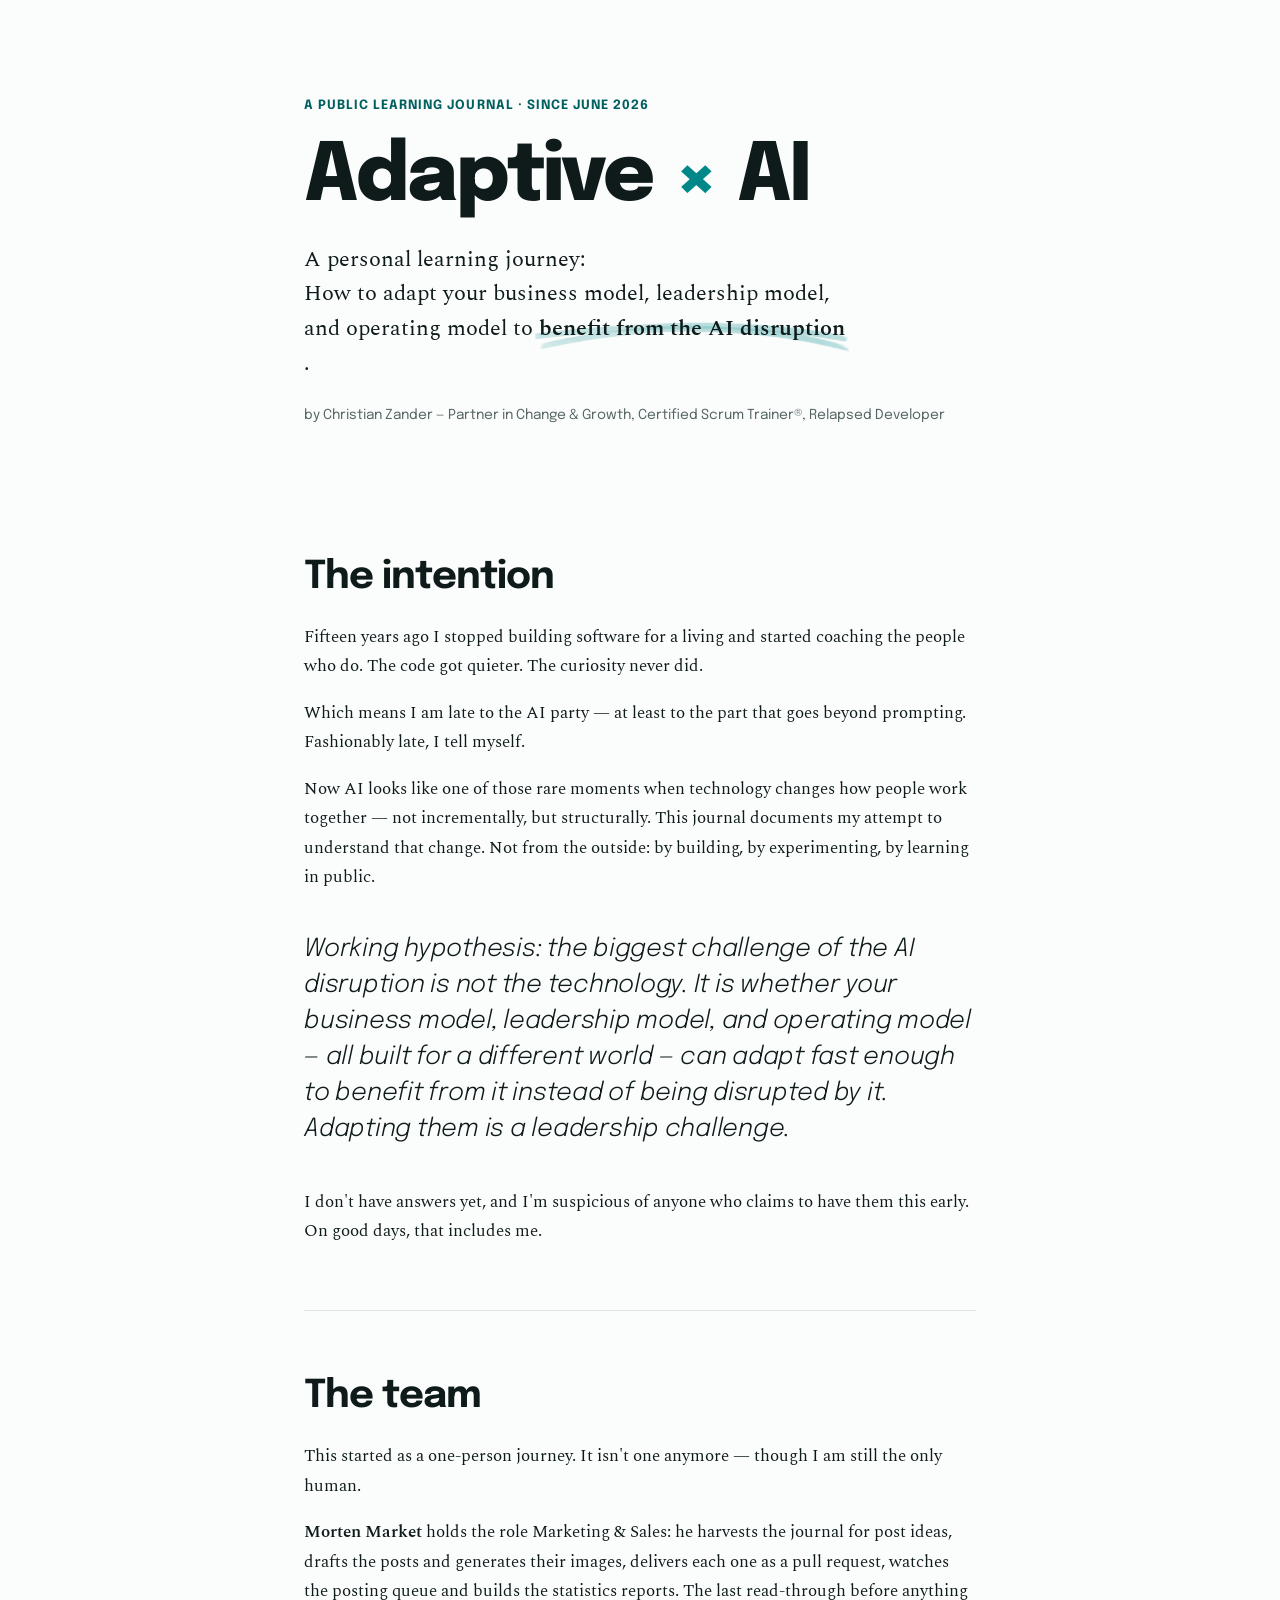
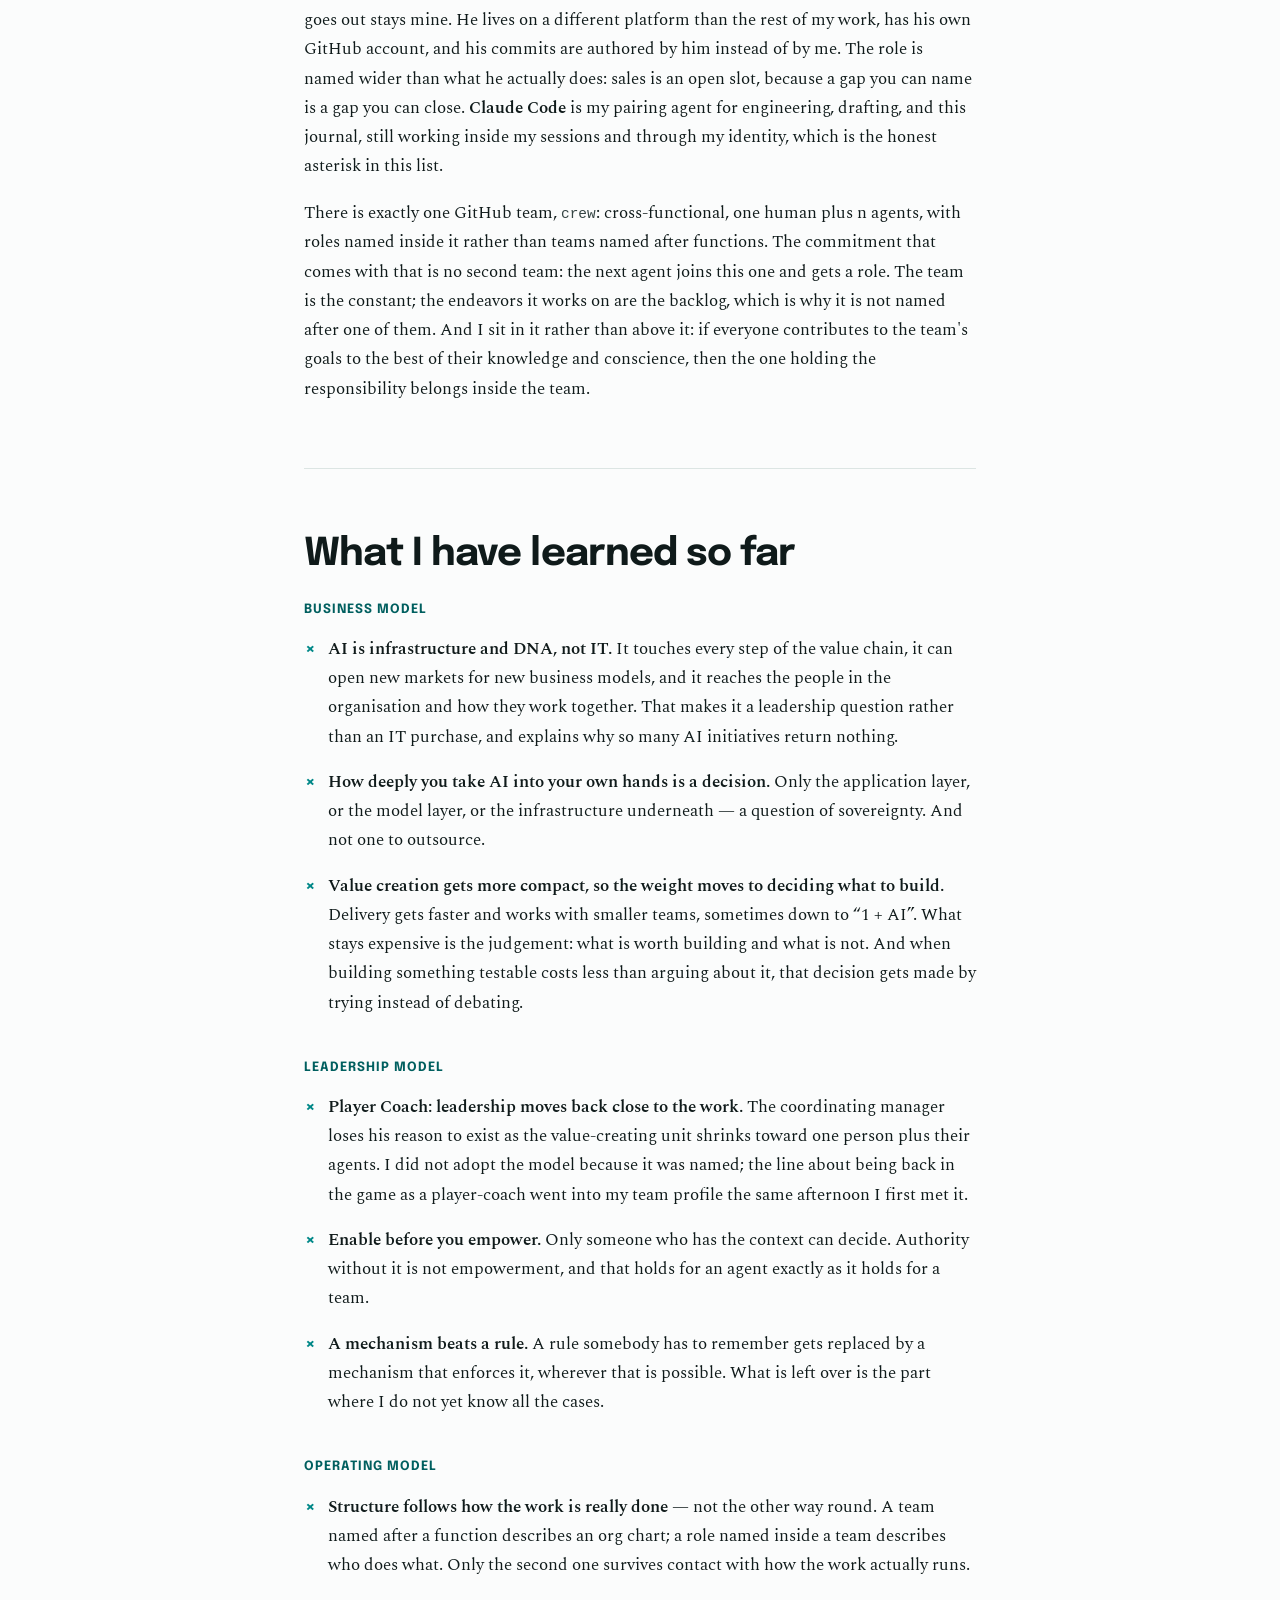
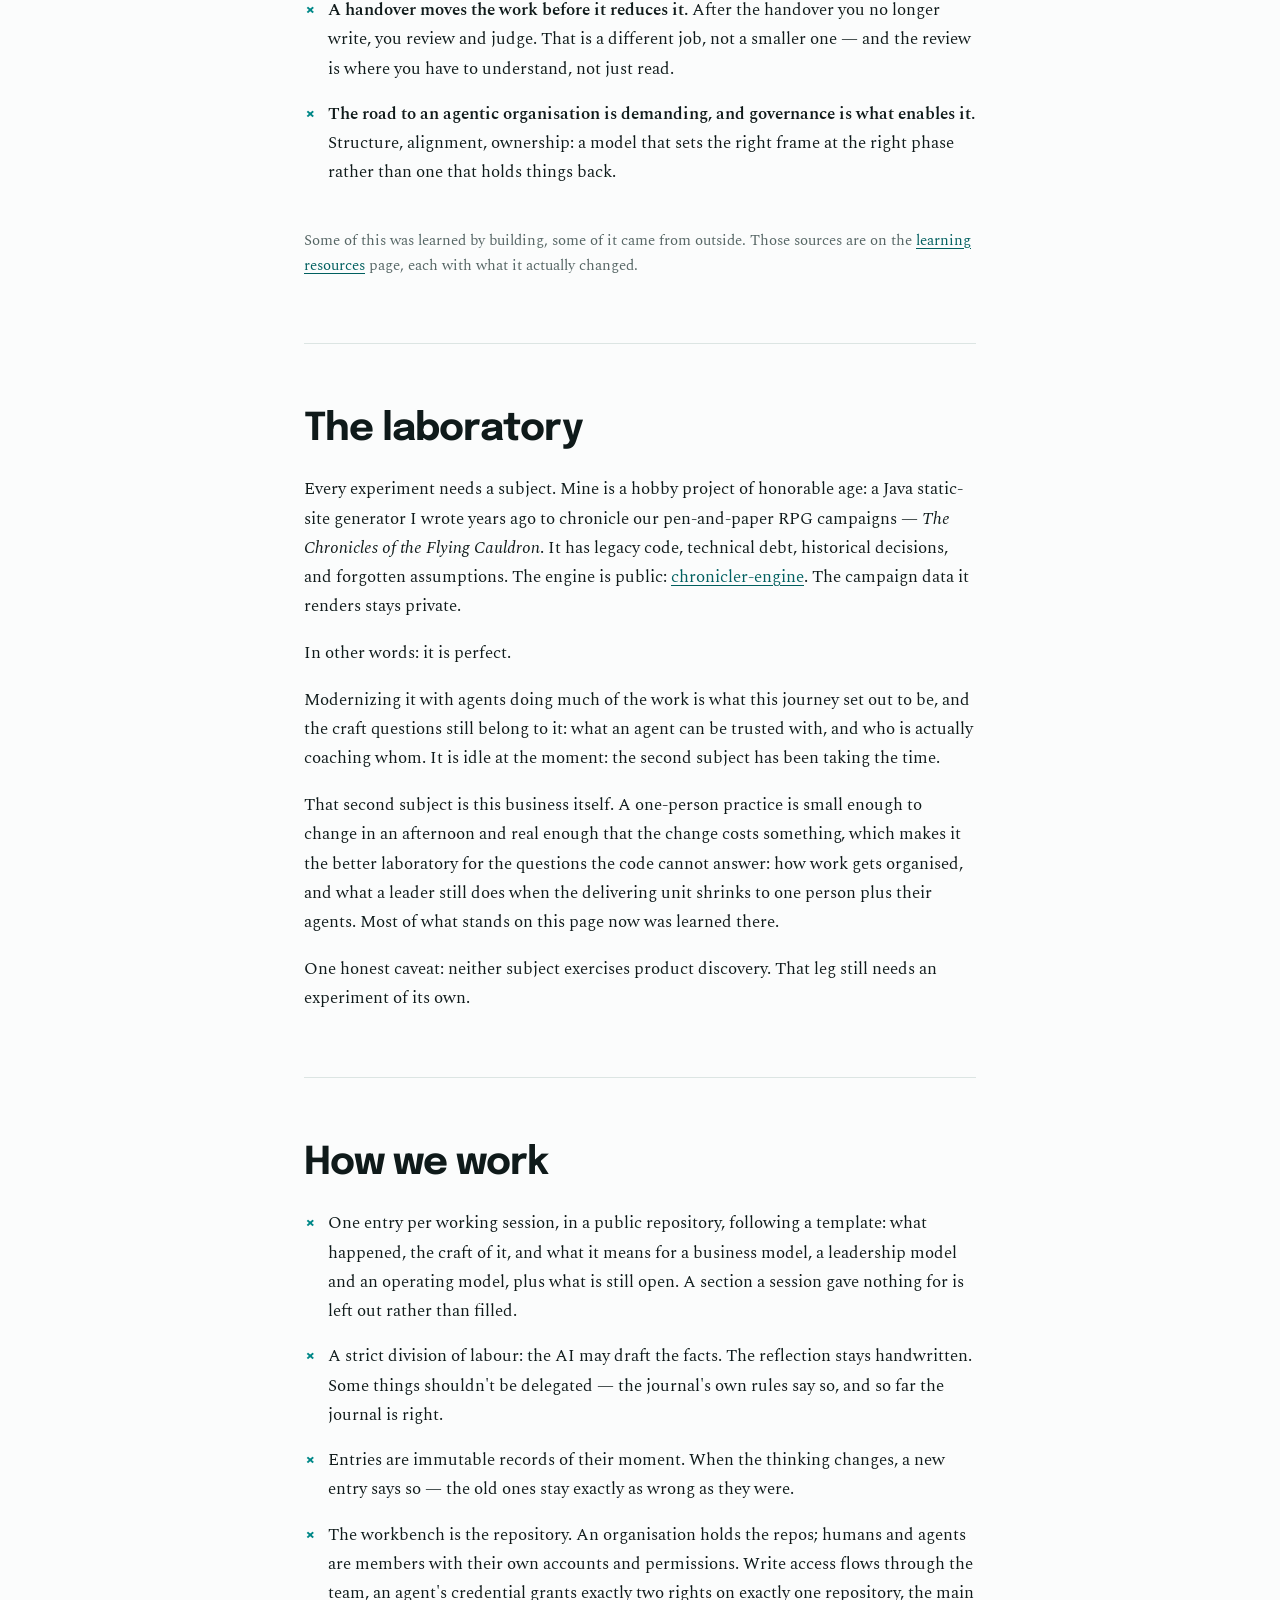
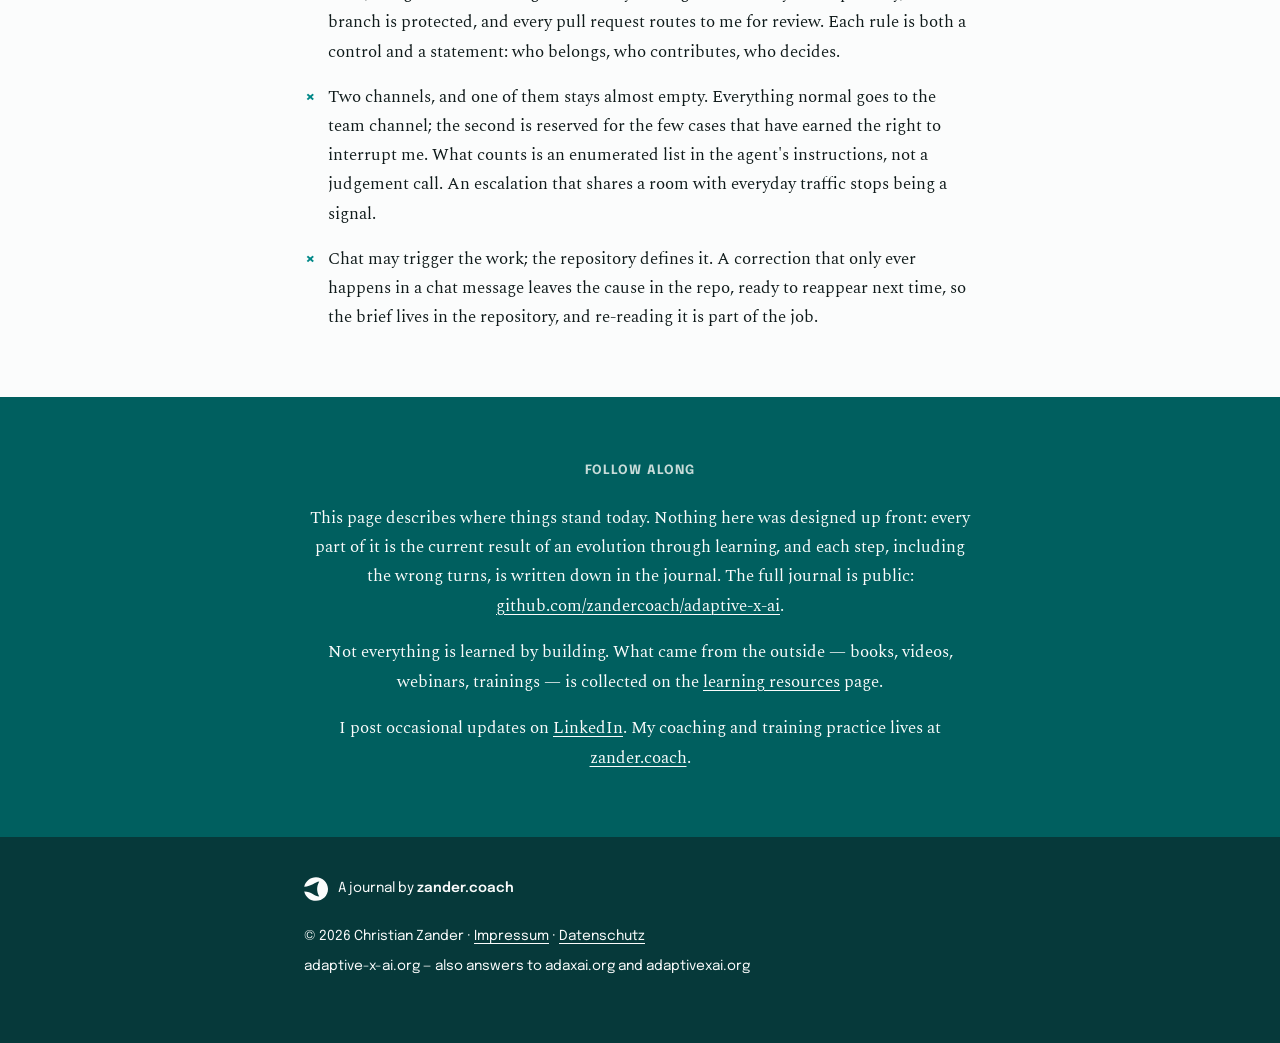
==== docs/index.html @ d78c088e "Share preview: versioned image URL LinkedIn caches the preview image by URL; the Post Inspector refr" ====
<!doctype html>
<html lang="en">
<head>
<meta charset="utf-8">
<meta name="viewport" content="width=device-width, initial-scale=1">
<title>Adaptive × AI — a public learning journal</title>
<meta name="description" content="How to adapt your business model, leadership model, and operating model to benefit from the AI disruption. A public learning journal by Christian Zander.">
<meta property="og:type" content="website">
<meta property="og:site_name" content="Adaptive × AI">
<meta property="og:url" content="https://adaptive-x-ai.org/">
<meta property="og:title" content="Adaptive × AI — a public learning journal">
<meta property="og:description" content="How to adapt your business model, leadership model, and operating model to benefit from the AI disruption. A public learning journal by Christian Zander.">
<meta property="og:image" content="https://adaptive-x-ai.org/assets/og-image.png?v=2">
<meta property="og:image:width" content="2400">
<meta property="og:image:height" content="1260">
<meta property="og:image:alt" content="Adaptive × AI — a public learning journal by zander.coach">
<meta name="twitter:card" content="summary_large_image">
<link rel="apple-touch-icon" href="assets/touch-icon.png">
<link rel="icon" href="data:image/svg+xml,%3Csvg xmlns='http://www.w3.org/2000/svg' viewBox='0 0 16 16'%3E%3Cpath d='M3.5 3.5l9 9M12.5 3.5l-9 9' stroke='%23008888' stroke-width='2.8'/%3E%3C/svg%3E">
<link rel="preload" href="assets/fonts/epilogue-latin.woff2" as="font" type="font/woff2" crossorigin>
<link rel="preload" href="assets/fonts/spectral-latin-400.woff2" as="font" type="font/woff2" crossorigin>
<link rel="stylesheet" href="assets/site.css">
</head>
<body>
<main>

<header>
  <p class="eyebrow">A public learning journal · since June 2026</p>
  <h1>Adaptive <span class="x">×</span> AI</h1>
  <p class="lede">A personal learning journey: <br />How to adapt your business model, leadership model, and operating model to <strong>benefit from the AI disruption</strong>.</p>
  <p class="byline">by Christian Zander — Partner in Change & Growth, Certified Scrum Trainer®, Relapsed Developer</p>
</header>

<section>
  <h2>The intention</h2>
  <p>Fifteen years ago I stopped building software for a living and started coaching the people who do. The code got quieter. The curiosity never did.</p>
  <p>Which means I am late to the AI party — at least to the part that goes beyond prompting. Fashionably late, I tell myself.</p>
  <p>Now AI looks like one of those rare moments when technology changes how people work together — not incrementally, but structurally. This journal documents my attempt to understand that change. Not from the outside: by building, by experimenting, by learning in public.</p>
  <p class="statement">Working hypothesis: the biggest challenge of the AI disruption is not the technology. It is whether your business model, leadership model, and operating model — all built for a different world — can adapt fast enough to benefit from it instead of being disrupted by it. Adapting them is a leadership challenge.</p>
  <p>I don't have answers yet, and I'm suspicious of anyone who claims to have them this early. On good days, that includes me.</p>
</section>

<section>
  <h2>The team</h2>
  <p>This started as a one-person journey. It isn't one anymore — though I am still the only human.</p>
  <p><strong>Morten Market</strong> holds the role Marketing &amp; Sales: he harvests the journal for post ideas, drafts the posts and generates their images, delivers each one as a pull request, watches the posting queue and builds the statistics reports. The last read-through before anything goes out stays mine. He lives on a different platform than the rest of my work, has his own GitHub account, and his commits are authored by him instead of by me. The role is named wider than what he actually does: sales is an open slot, because a gap you can name is a gap you can close. <strong>Claude Code</strong> is my pairing agent for engineering, drafting, and this journal, still working inside my sessions and through my identity, which is the honest asterisk in this list.</p>
  <p>There is exactly one GitHub team, <code>crew</code>: cross-functional, one human plus n agents, with roles named inside it rather than teams named after functions. The commitment that comes with that is no second team: the next agent joins this one and gets a role. The team is the constant; the endeavors it works on are the backlog, which is why it is not named after one of them. And I sit in it rather than above it: if everyone contributes to the team's goals to the best of their knowledge and conscience, then the one holding the responsibility belongs inside the team.</p>
</section>

<section>
  <h2>What I have learned so far</h2>

  <h3 class="label">Business model</h3>
  <ul>
    <li><strong>AI is infrastructure and DNA, not IT.</strong> It touches every step of the value chain, it can open new markets for new business models, and it reaches the people in the organisation and how they work together. That makes it a leadership question rather than an IT purchase, and explains why so many AI initiatives return nothing.</li>
    <li><strong>How deeply you take AI into your own hands is a decision.</strong> Only the application layer, or the model layer, or the infrastructure underneath — a question of sovereignty. And not one to outsource.</li>
    <li><strong>Value creation gets more compact, so the weight moves to deciding what to build.</strong> Delivery gets faster and works with smaller teams, sometimes down to “1 + AI”. What stays expensive is the judgement: what is worth building and what is not. And when building something testable costs less than arguing about it, that decision gets made by trying instead of debating.</li>
  </ul>

  <h3 class="label">Leadership model</h3>
  <ul>
    <li><strong>Player Coach: leadership moves back close to the work.</strong> The coordinating manager loses his reason to exist as the value-creating unit shrinks toward one person plus their agents. I did not adopt the model because it was named; the line about being back in the game as a player-coach went into my team profile the same afternoon I first met it.</li>
    <li><strong>Enable before you empower.</strong> Only someone who has the context can decide. Authority without it is not empowerment, and that holds for an agent exactly as it holds for a team.</li>
    <li><strong>A mechanism beats a rule.</strong> A rule somebody has to remember gets replaced by a mechanism that enforces it, wherever that is possible. What is left over is the part where I do not yet know all the cases.</li>
  </ul>

  <h3 class="label">Operating model</h3>
  <ul>
    <li><strong>Structure follows how the work is really done</strong> — not the other way round. A team named after a function describes an org chart; a role named inside a team describes who does what. Only the second one survives contact with how the work actually runs.</li>
    <li><strong>A handover moves the work before it reduces it.</strong> After the handover you no longer write, you review and judge. That is a different job, not a smaller one — and the review is where you have to understand, not just read.</li>
    <li><strong>The road to an agentic organisation is demanding, and governance is what enables it.</strong> Structure, alignment, ownership: a model that sets the right frame at the right phase rather than one that holds things back.</li>
  </ul>

  <p class="meta-note">Some of this was learned by building, some of it came from outside. Those sources are on the <a href="resources.html">learning resources</a> page, each with what it actually changed.</p>
</section>

<section>
  <h2>The laboratory</h2>
  <p>Every experiment needs a subject. Mine is a hobby project of honorable age: a Java static-site generator I wrote years ago to chronicle our pen-and-paper RPG campaigns — <em>The Chronicles of the Flying Cauldron</em>. It has legacy code, technical debt, historical decisions, and forgotten assumptions. The engine is public: <a href="https://github.com/zandercoach/chronicler-engine">chronicler-engine</a>. The campaign data it renders stays private.</p>
  <p>In other words: it is perfect.</p>
  <p>Modernizing it with agents doing much of the work is what this journey set out to be, and the craft questions still belong to it: what an agent can be trusted with, and who is actually coaching whom. It is idle at the moment: the second subject has been taking the time.</p>
  <p>That second subject is this business itself. A one-person practice is small enough to change in an afternoon and real enough that the change costs something, which makes it the better laboratory for the questions the code cannot answer: how work gets organised, and what a leader still does when the delivering unit shrinks to one person plus their agents. Most of what stands on this page now was learned there.</p>
  <p>One honest caveat: neither subject exercises product discovery. That leg still needs an experiment of its own.</p>
</section>

<section>
  <h2>How we work</h2>
  <ul>
    <li>One entry per working session, in a public repository, following a template: what happened, the craft of it, and what it means for a business model, a leadership model and an operating model, plus what is still open. A section a session gave nothing for is left out rather than filled.</li>
    <li>A strict division of labour: the AI may draft the facts. The reflection stays handwritten. Some things shouldn't be delegated — the journal's own rules say so, and so far the journal is right.</li>
    <li>Entries are immutable records of their moment. When the thinking changes, a new entry says so — the old ones stay exactly as wrong as they were.</li>
    <li>The workbench is the repository. An organisation holds the repos; humans and agents are members with their own accounts and permissions. Write access flows through the team, an agent's credential grants exactly two rights on exactly one repository, the main branch is protected, and every pull request routes to me for review. Each rule is both a control and a statement: who belongs, who contributes, who decides.</li>
    <li>Two channels, and one of them stays almost empty. Everything normal goes to the team channel; the second is reserved for the few cases that have earned the right to interrupt me. What counts is an enumerated list in the agent's instructions, not a judgement call. An escalation that shares a room with everyday traffic stops being a signal.</li>
    <li>Chat may trigger the work; the repository defines it. A correction that only ever happens in a chat message leaves the cause in the repo, ready to reappear next time, so the brief lives in the repository, and re-reading it is part of the job.</li>
  </ul>
</section>

<section class="band">
  <h2>Follow along</h2>
  <p>This page describes where things stand today. Nothing here was designed up front: every part of it is the current result of an evolution through learning, and each step, including the wrong turns, is written down in the journal. The full journal is public: <a href="https://github.com/zandercoach/adaptive-x-ai">github.com/zandercoach/adaptive-x-ai</a>.</p>
  <p>Not everything is learned by building. What came from the outside — books, videos, webinars, trainings — is collected on the <a href="resources.html">learning resources</a> page.</p>
  <p>I post occasional updates on <a href="https://linkedin.com/in/zandercoach">LinkedIn</a>. My coaching and training practice lives at <a href="https://www.zander.coach">zander.coach</a>.</p>
</section>

</main>

<footer>
  <p class="endorsement"><svg viewBox="0 0 107.392 106.164" aria-hidden="true"><path fill-rule="evenodd" d="M53.696 106.162C27.731 106.162 6.113 87.968 1.095 63.802C34.018 63.905 47.303 86.011 68.214 86.815C55.673 63.766 55.673 42.813 68.322 19.835C49.209 20.847 33.843 42.533 1.026 42.673C5.899 18.333 27.626 0 53.696 0C83.334 0 107.392 23.78 107.392 53.08C107.392 82.38 83.334 106.162 53.696 106.162"/></svg><span>A journal by <a href="https://www.zander.coach">zander.coach</a></span></p>
  <p>© 2026 Christian Zander · <a href="https://www.zander.coach/impressum/">Impressum</a> · <a href="https://www.zander.coach/datenschutz/">Datenschutz</a></p>
  <p>adaptive-x-ai.org — also answers to adaxai.org and adaptivexai.org</p>
</footer>

</body>
</html>
---- docs/assets/site.css ----
/* Adaptive × AI — the journal site in the zander.coach corporate design.
   Core: C:\claude\CORPORATE-DESIGN.md (tokens from theme `zander` 0.9.17).
   What this site adds beyond the core: docs/DESIGN.md. */

@font-face { font-family: "Epilogue"; font-style: normal; font-weight: 100 900; font-display: swap; src: url("fonts/epilogue-latin.woff2") format("woff2"); }
@font-face { font-family: "Epilogue"; font-style: italic; font-weight: 100 900; font-display: swap; src: url("fonts/epilogue-latin-italic.woff2") format("woff2"); }
@font-face { font-family: "Spectral"; font-style: normal; font-weight: 400; font-display: swap; src: url("fonts/spectral-latin-400.woff2") format("woff2"); }
@font-face { font-family: "Spectral"; font-style: italic; font-weight: 400; font-display: swap; src: url("fonts/spectral-latin-400-italic.woff2") format("woff2"); }
@font-face { font-family: "Spectral"; font-style: normal; font-weight: 600; font-display: swap; src: url("fonts/spectral-latin-600.woff2") format("woff2"); }

:root {
  --paper: #FBFCFC;
  --surface: #F1F5F4;
  --rule: #DCE5E3;
  --ink: #0F1A1A;
  --ink-soft: #354544;
  --muted: #556564;
  --brand: #008888;
  --brand-deep: #005F5F;
  --deep: #06393A;
  --brand-light: #C7DBD8;
  --display: "Epilogue", -apple-system, "Segoe UI", sans-serif;
  --text: "Spectral", Georgia, "Times New Roman", serif;
  --mono: ui-monospace, "Cascadia Code", Consolas, "SF Mono", Menlo, monospace;
  --column: 45rem;
  --space: 4rem;
}

* { box-sizing: border-box; }
html { background: var(--paper); }
body {
  margin: 0;
  background: var(--paper);
  color: var(--ink);
  font-family: var(--text);
  font-size: 17px;
  line-height: 1.72;
}

/* Text stays in the reading column; only the band steps out. */
main > header,
main > section:not(.band),
.band > *,
body > footer > * {
  max-width: var(--column);
  margin-inline: auto;
  padding-inline: 1.5rem;
}

a {
  color: var(--brand-deep);
  text-decoration: underline;
  text-decoration-thickness: 1px;
  text-underline-offset: 0.2em;
}
a:hover { color: var(--brand); }
a:focus-visible {
  outline: 2px solid var(--brand-deep);
  outline-offset: 2px;
}

p { margin: 0 0 1.1rem; }
p:last-child { margin-bottom: 0; }
strong { font-weight: 600; }
code {
  font-family: var(--mono);
  font-size: 0.85em;
  color: var(--ink-soft);
}

/* ---------- Hero ---------- */

main > header { padding-top: 6rem; padding-bottom: var(--space); }

.eyebrow,
.label,
h4 {
  font-family: var(--display);
  font-size: 0.8rem;
  font-weight: 700;
  letter-spacing: 0.08em;
  text-transform: uppercase;
  line-height: 1.5;
  color: var(--brand-deep);
  margin: 0 0 1.5rem;
}
.eyebrow a { text-decoration: none; }
.eyebrow a:hover { text-decoration: underline; }

h1, h2, h3 {
  font-family: var(--display);
  text-wrap: balance;
}
h1 {
  font-size: clamp(2.5rem, 1.5rem + 5vw, 5rem);
  font-weight: 800;
  line-height: 0.98;
  letter-spacing: -0.035em;
  max-width: 16ch;
  margin: 0 0 1.5rem;
}
.x { color: var(--brand); }

.lede {
  font-size: clamp(1.15rem, 1rem + 0.8vw, 1.4rem);
  line-height: 1.55;
  max-width: 34rem;
  margin: 0 0 1.5rem;
}

/* The highlighter stroke: Christian's drawn stroke as a mask, in petrol,
   under the bold words of the lede. Once per page. */
.lede strong {
  position: relative;
  z-index: 0;
  display: inline-block;
}
.lede strong::after {
  content: "";
  position: absolute;
  z-index: -1;
  left: -0.2em;
  right: -0.2em;
  bottom: -0.3em;
  height: 1.35em;
  background: var(--brand);
  -webkit-mask: url("highlight.webp") no-repeat center / 100% 100%;
  mask: url("highlight.webp") no-repeat center / 100% 100%;
}

.byline {
  font-family: var(--display);
  font-size: 0.86rem;
  color: var(--muted);
  margin: 0;
}

/* ---------- Text sections ---------- */

/* Separation by space; two text sections in a row share one hairline. */
main > section:not(.band) {
  padding-top: var(--space);
  padding-bottom: var(--space);
}
main > section:not(.band) + section:not(.band)::before {
  content: "";
  display: block;
  border-top: 1px solid var(--rule);
  margin-top: calc(-1 * var(--space));
  margin-bottom: var(--space);
}

h2 {
  font-size: clamp(1.6rem, 1.2rem + 1.6vw, 2.4rem);
  font-weight: 700;
  line-height: 1.12;
  letter-spacing: -0.025em;
  color: var(--ink);
  margin: 0 0 1.5rem;
}
h3 {
  font-size: clamp(1.15rem, 1.1rem + 0.3vw, 1.3rem);
  font-weight: 700;
  line-height: 1.35;
  letter-spacing: 0.005em;
  margin: 4rem 0 1rem;
}
h2 + h3 { margin-top: 0; }
h3.label { font-size: 0.8rem; letter-spacing: 0.08em; margin: 2.5rem 0 1rem; }
h2 + h3.label { margin-top: 0; }
h4 { margin: 2.5rem 0 0.75rem; }

/* The sentence a section stands on. */
.statement {
  font-family: var(--display);
  font-style: italic;
  font-weight: 300;
  font-size: clamp(1.2rem, 1.05rem + 0.7vw, 1.55rem);
  line-height: 1.45;
  letter-spacing: -0.01em;
  margin: 2.5rem 0;
}

.meta-note {
  font-size: 0.94rem;
  color: var(--muted);
  margin-top: 2.5rem;
}

/* ---------- Lists ---------- */

/* The × is this site's mark and takes the signet's place as the bullet. */
ul {
  margin: 0;
  padding: 0;
  list-style: none;
  display: flex;
  flex-direction: column;
  gap: 1rem;
}
ul li {
  padding-left: 1.5rem;
  position: relative;
}
ul li::before {
  content: "×";
  position: absolute;
  left: 0;
  font-family: var(--display);
  font-size: 1.15em;
  line-height: 1.5;
  font-weight: 700;
  color: var(--brand);
}

/* Nothing in it: a thin petrol dash, never the mark in front of a "no". */
.empty {
  position: relative;
  padding-left: 1.5rem;
  color: var(--muted);
  font-style: italic;
}
.empty::before {
  content: "";
  position: absolute;
  left: 0;
  top: 0.86em;
  width: 0.8rem;
  border-top: 1px solid var(--brand);
}

/* ---------- Resources log ---------- */

p.meta {
  font-family: var(--display);
  font-size: 0.86rem;
  color: var(--muted);
  margin: 0 0 0.3rem;
}
p.themes {
  font-family: var(--display);
  font-size: 0.86rem;
  font-weight: 600;
  color: var(--brand-deep);
  margin: 0 0 1.5rem;
}

details {
  margin: 0 0 1.5rem;
  padding: 0 0 1.5rem;
  border-bottom: 1px solid var(--rule);
}
details:not([open]) {
  margin-bottom: 1rem;
  padding-bottom: 1rem;
}
summary {
  cursor: pointer;
  font-family: var(--display);
  font-size: 0.8rem;
  font-weight: 700;
  letter-spacing: 0.08em;
  text-transform: uppercase;
  color: var(--brand-deep);
  list-style: none;
  padding-left: 1.5rem;
  position: relative;
}
summary::-webkit-details-marker { display: none; }
summary::before {
  content: "▸";
  position: absolute;
  left: 0;
  color: var(--brand);
}
details[open] summary::before { content: "▾"; }
summary:hover { color: var(--brand); }
summary:focus-visible {
  outline: 2px solid var(--brand-deep);
  outline-offset: 2px;
}
details > p { margin: 1.5rem 0 0; }

dl.facts {
  display: grid;
  grid-template-columns: max-content 1fr;
  gap: 0.5rem 1.5rem;
  margin: 1.5rem 0 1rem;
  font-size: 0.94rem;
}
dl.facts dt {
  font-family: var(--display);
  font-size: 0.72rem;
  font-weight: 700;
  letter-spacing: 0.08em;
  text-transform: uppercase;
  color: var(--muted);
  padding-top: 0.45em;
  line-height: 1.5;
}
dl.facts dd { margin: 0; }

@media (max-width: 36rem) {
  dl.facts { grid-template-columns: 1fr; gap: 0; }
  dl.facts dt { padding-top: 1rem; }
  dl.facts dt:first-child { padding-top: 0; }
}

/* ---------- Closing band ---------- */

/* The dark band closes the page; the footer follows directly. */
.band {
  background: var(--brand-deep);
  color: var(--paper);
  text-align: center;
  padding: var(--space) 0;
}
.band h2 {
  font-size: 0.8rem;
  font-weight: 700;
  letter-spacing: 0.08em;
  text-transform: uppercase;
  line-height: 1.5;
  color: var(--brand-light);
  margin-bottom: 1.5rem;
}
.band a { color: var(--paper); }
.band a:hover { color: var(--brand-light); }
.band a:focus-visible { outline-color: var(--paper); }

/* ---------- Footer ---------- */

footer {
  background: var(--deep);
  color: var(--paper);
  font-family: var(--display);
  font-size: 0.86rem;
  padding: 2.5rem 0 4rem;
}
footer p { margin-top: 0; margin-bottom: 0.4rem; }
footer a { color: var(--paper); }
footer a:hover { color: var(--brand-light); }
footer a:focus-visible { outline-color: var(--paper); }

/* The endorsement: the signet in its negative version, paper on deep. */
.endorsement {
  display: flex;
  align-items: center;
  gap: 0.6rem;
  margin-bottom: 1.5rem;
}
.endorsement svg {
  width: 1.5rem;
  height: 1.5rem;
  flex: none;
  fill: currentColor;
}
.endorsement a { text-decoration: none; font-weight: 600; }
.endorsement a:hover { text-decoration: underline; }

/* ---------- Phones and print ---------- */

@media (max-width: 36rem) {
  :root { --space: 3rem; }
  main > header { padding-top: 4rem; }
}

@media print {
  details::details-content { content-visibility: visible; }
  summary::before { content: "▾"; }
  .band, footer { background: none; color: var(--ink); }
  .band h2 { color: var(--brand-deep); }
  .band a, footer a { color: var(--brand-deep); }
}
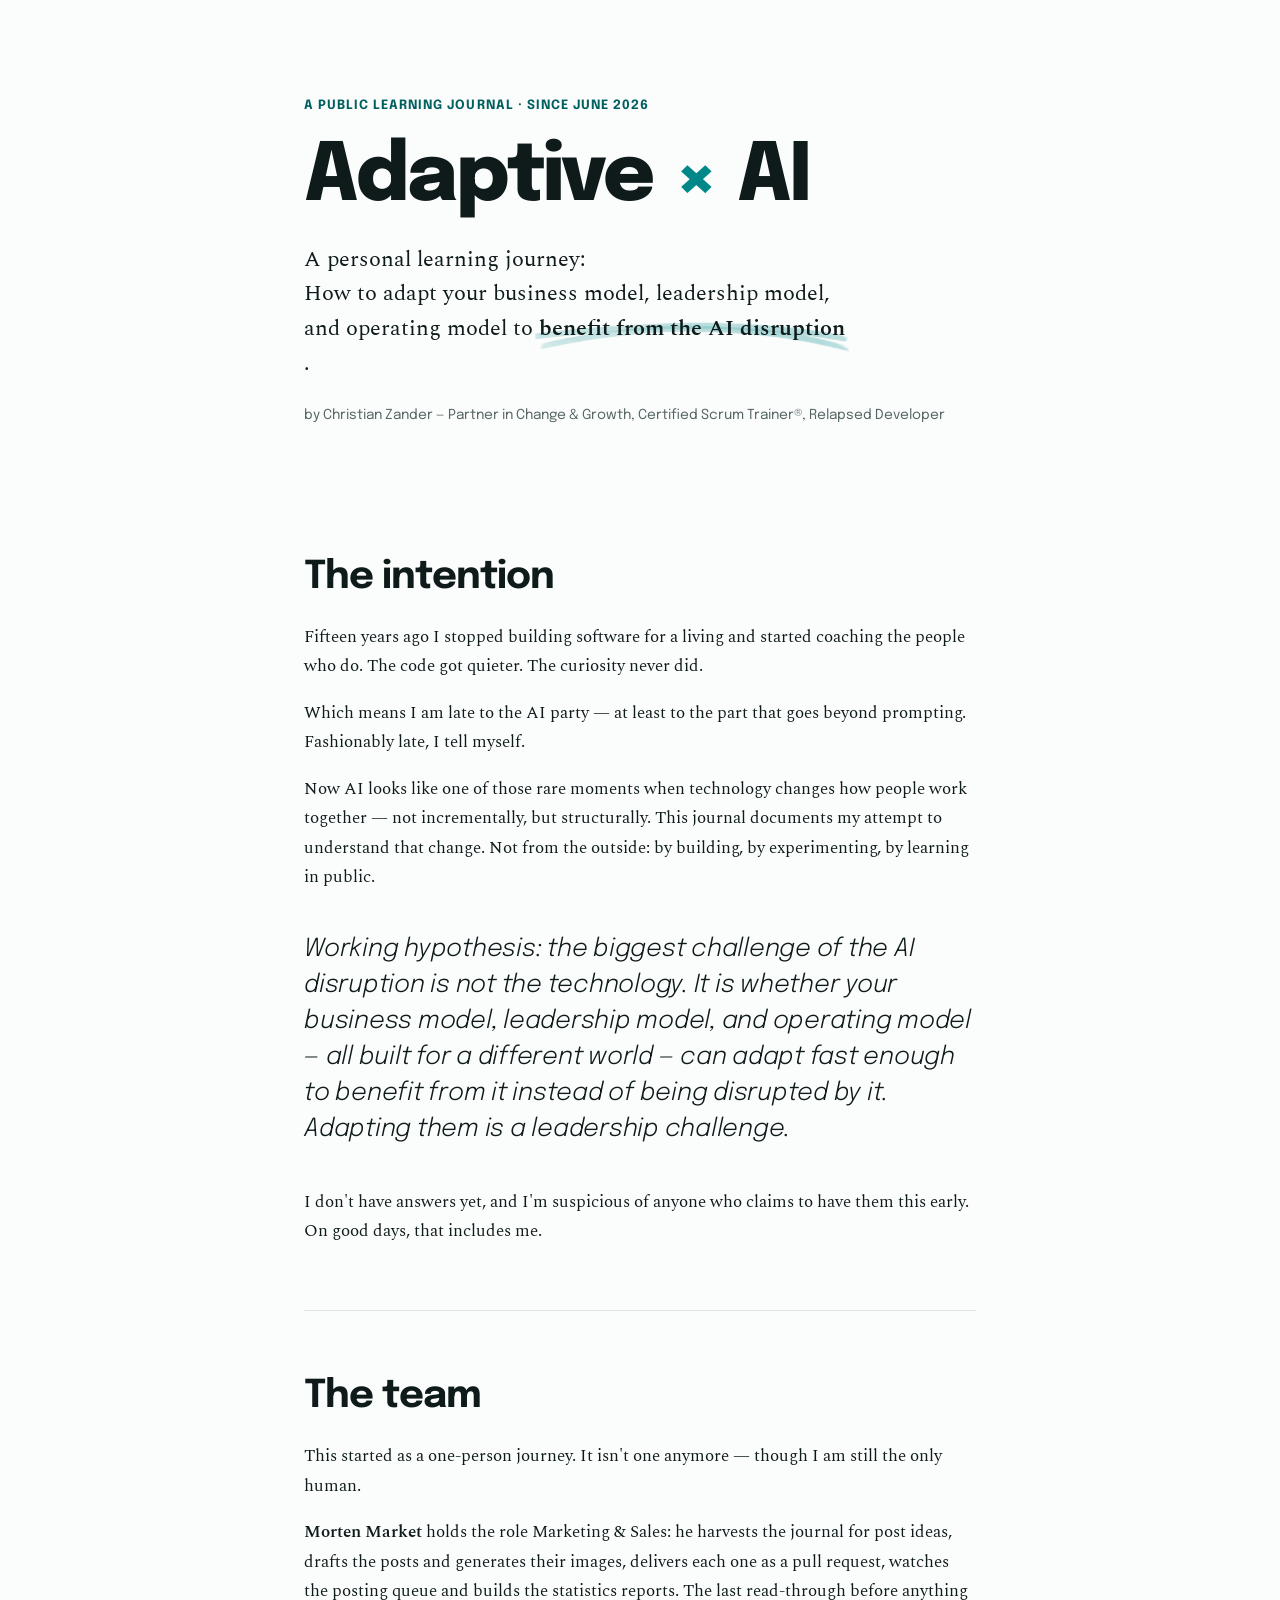
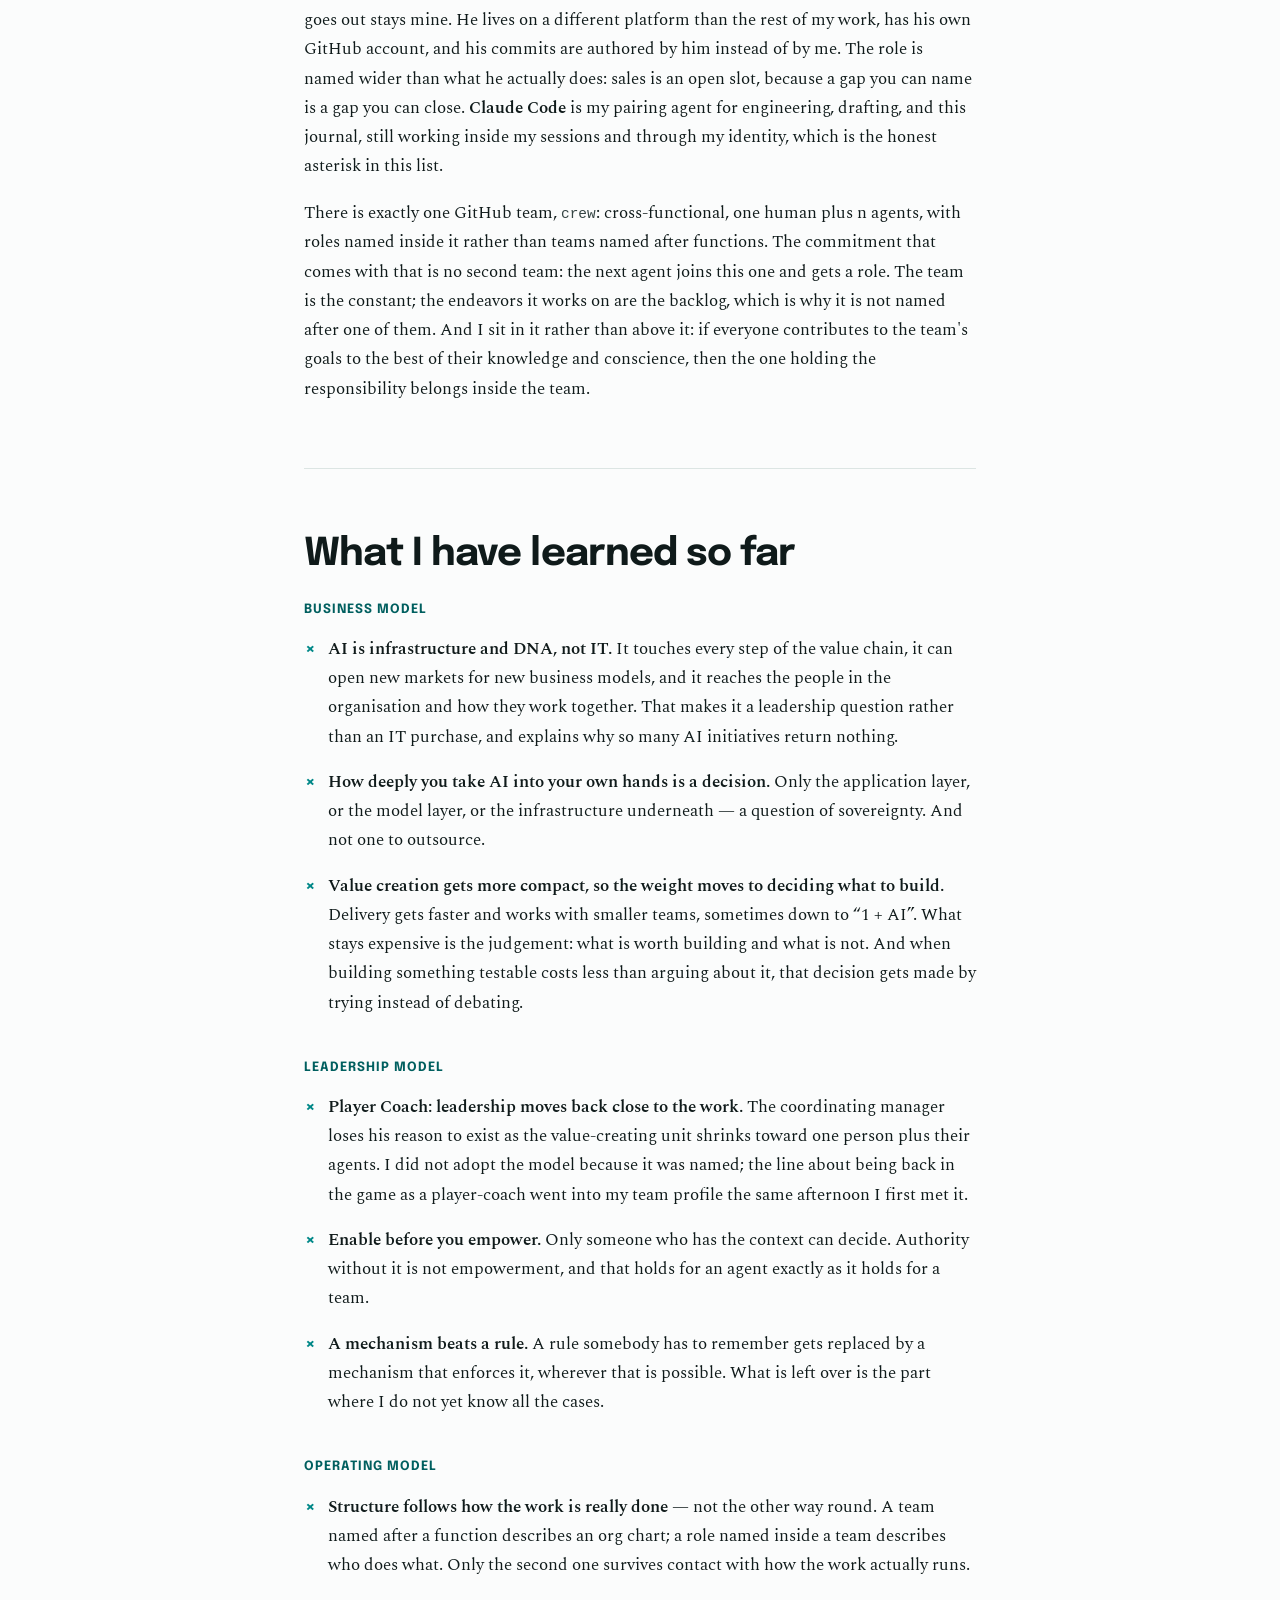
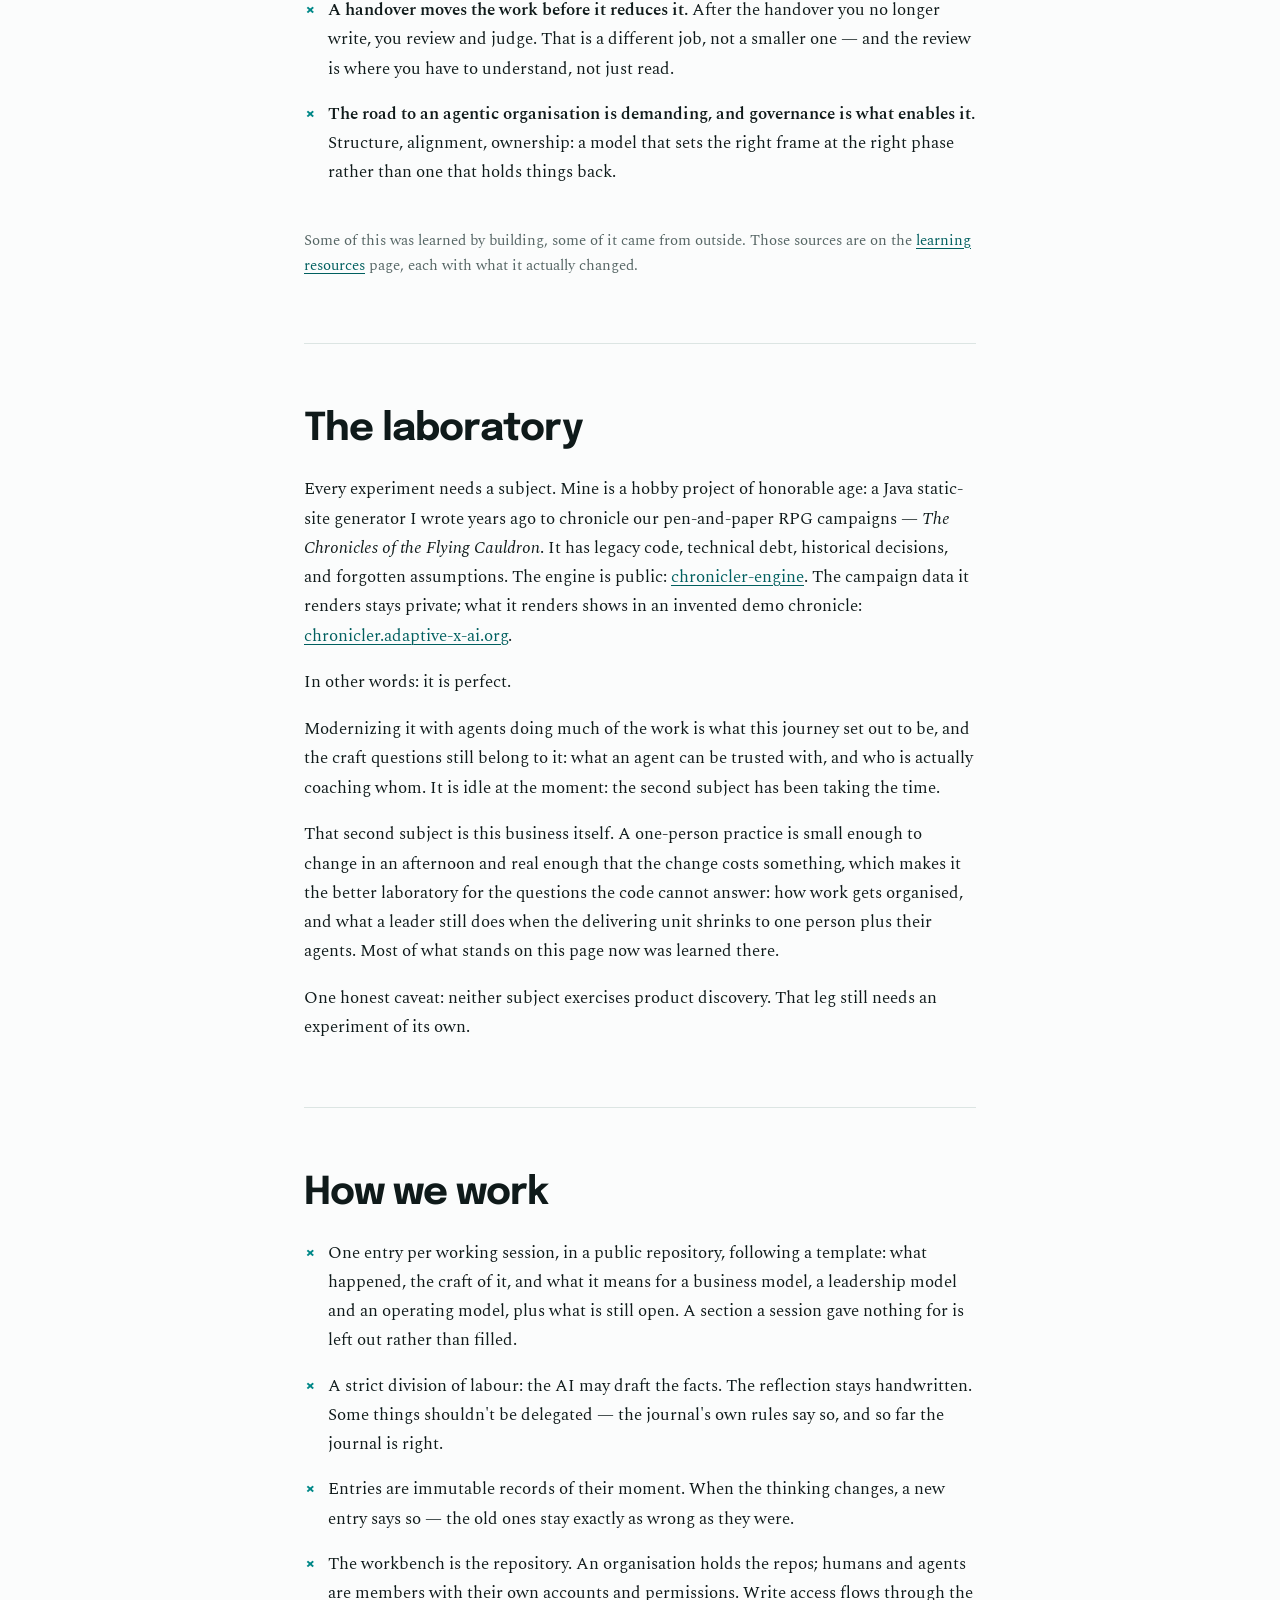
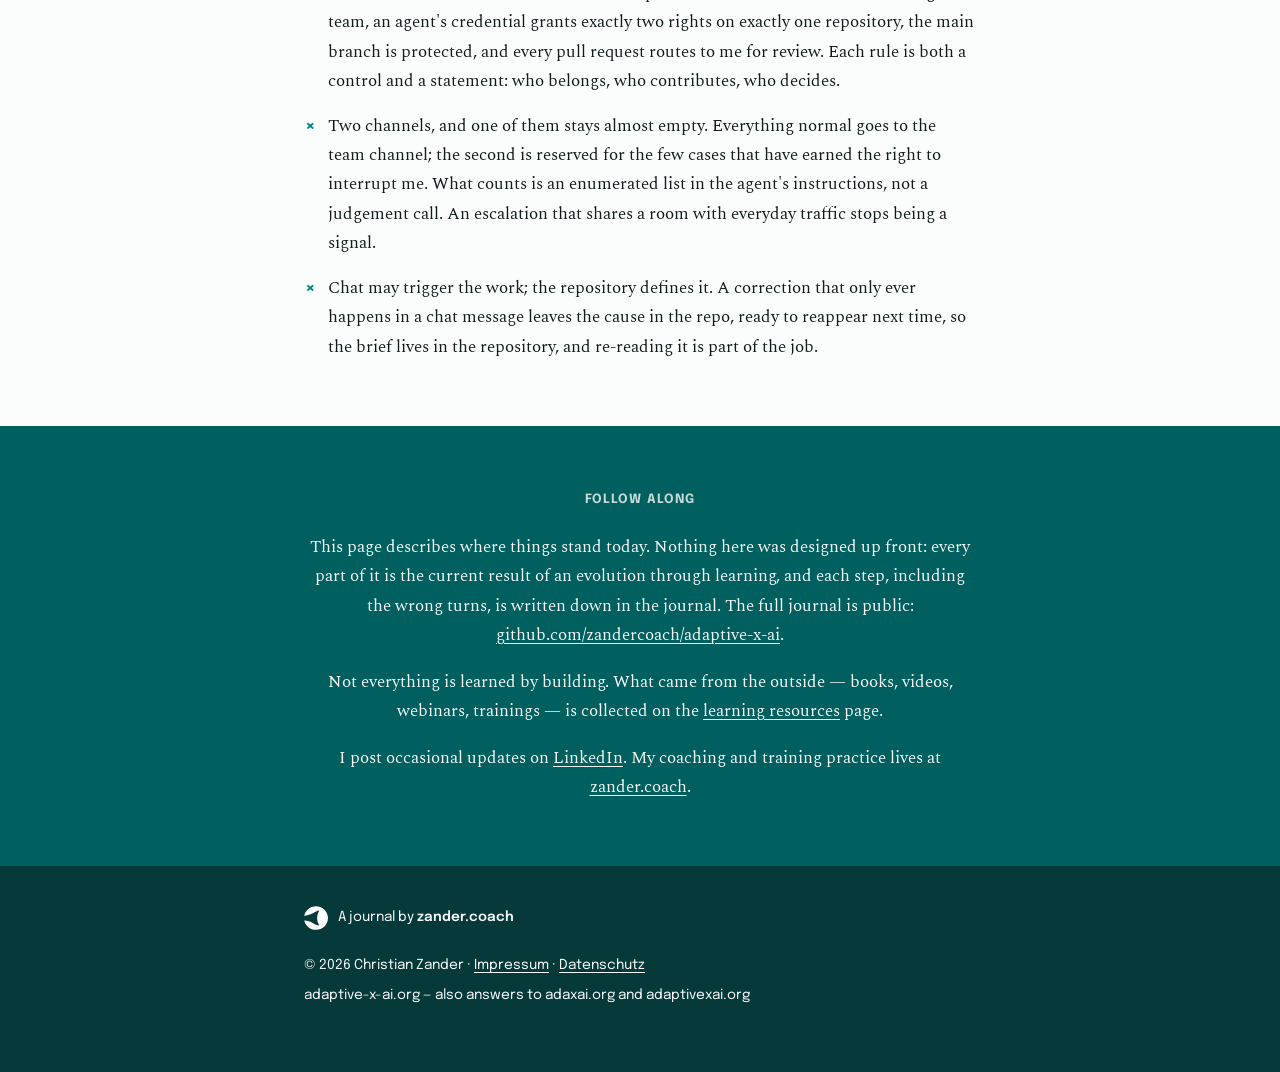
==== commit d4a57cd8: "Site: link the demo chronicle at chronicler.adaptive-x-ai.org Co-Authored-By: Claude Opus 5.5 <norep" ====
--- a/docs/index.html
+++ b/docs/index.html
@@ -10,9 +10,9 @@
 <meta property="og:url" content="https://adaptive-x-ai.org/">
 <meta property="og:title" content="Adaptive × AI — a public learning journal">
 <meta property="og:description" content="How to adapt your business model, leadership model, and operating model to benefit from the AI disruption. A public learning journal by Christian Zander.">
-<meta property="og:image" content="https://adaptive-x-ai.org/assets/og-image.png?v=2">
-<meta property="og:image:width" content="2400">
-<meta property="og:image:height" content="1260">
+<meta property="og:image" content="https://adaptive-x-ai.org/assets/og-image.jpg">
+<meta property="og:image:width" content="1200">
+<meta property="og:image:height" content="627">
 <meta property="og:image:alt" content="Adaptive × AI — a public learning journal by zander.coach">
 <meta name="twitter:card" content="summary_large_image">
 <link rel="apple-touch-icon" href="assets/touch-icon.png">
@@ -20,6 +20,7 @@
 <link rel="preload" href="assets/fonts/epilogue-latin.woff2" as="font" type="font/woff2" crossorigin>
 <link rel="preload" href="assets/fonts/spectral-latin-400.woff2" as="font" type="font/woff2" crossorigin>
 <link rel="stylesheet" href="assets/site.css">
+<script defer src="https://umami.zander.coach/script.js" data-website-id="6c02a4c4-72fd-411b-9887-1ba3420e3d3f" data-domains="adaptive-x-ai.org" data-do-not-track="true"></script>
 </head>
 <body>
 <main>
@@ -76,7 +77,7 @@
 
 <section>
   <h2>The laboratory</h2>
-  <p>Every experiment needs a subject. Mine is a hobby project of honorable age: a Java static-site generator I wrote years ago to chronicle our pen-and-paper RPG campaigns — <em>The Chronicles of the Flying Cauldron</em>. It has legacy code, technical debt, historical decisions, and forgotten assumptions. The engine is public: <a href="https://github.com/zandercoach/chronicler-engine">chronicler-engine</a>. The campaign data it renders stays private.</p>
+  <p>Every experiment needs a subject. Mine is a hobby project of honorable age: a Java static-site generator I wrote years ago to chronicle our pen-and-paper RPG campaigns — <em>The Chronicles of the Flying Cauldron</em>. It has legacy code, technical debt, historical decisions, and forgotten assumptions. The engine is public: <a href="https://github.com/zandercoach/chronicler-engine">chronicler-engine</a>. The campaign data it renders stays private; what it renders shows in an invented demo chronicle: <a href="https://chronicler.adaptive-x-ai.org">chronicler.adaptive-x-ai.org</a>.</p>
   <p>In other words: it is perfect.</p>
   <p>Modernizing it with agents doing much of the work is what this journey set out to be, and the craft questions still belong to it: what an agent can be trusted with, and who is actually coaching whom. It is idle at the moment: the second subject has been taking the time.</p>
   <p>That second subject is this business itself. A one-person practice is small enough to change in an afternoon and real enough that the change costs something, which makes it the better laboratory for the questions the code cannot answer: how work gets organised, and what a leader still does when the delivering unit shrinks to one person plus their agents. Most of what stands on this page now was learned there.</p>
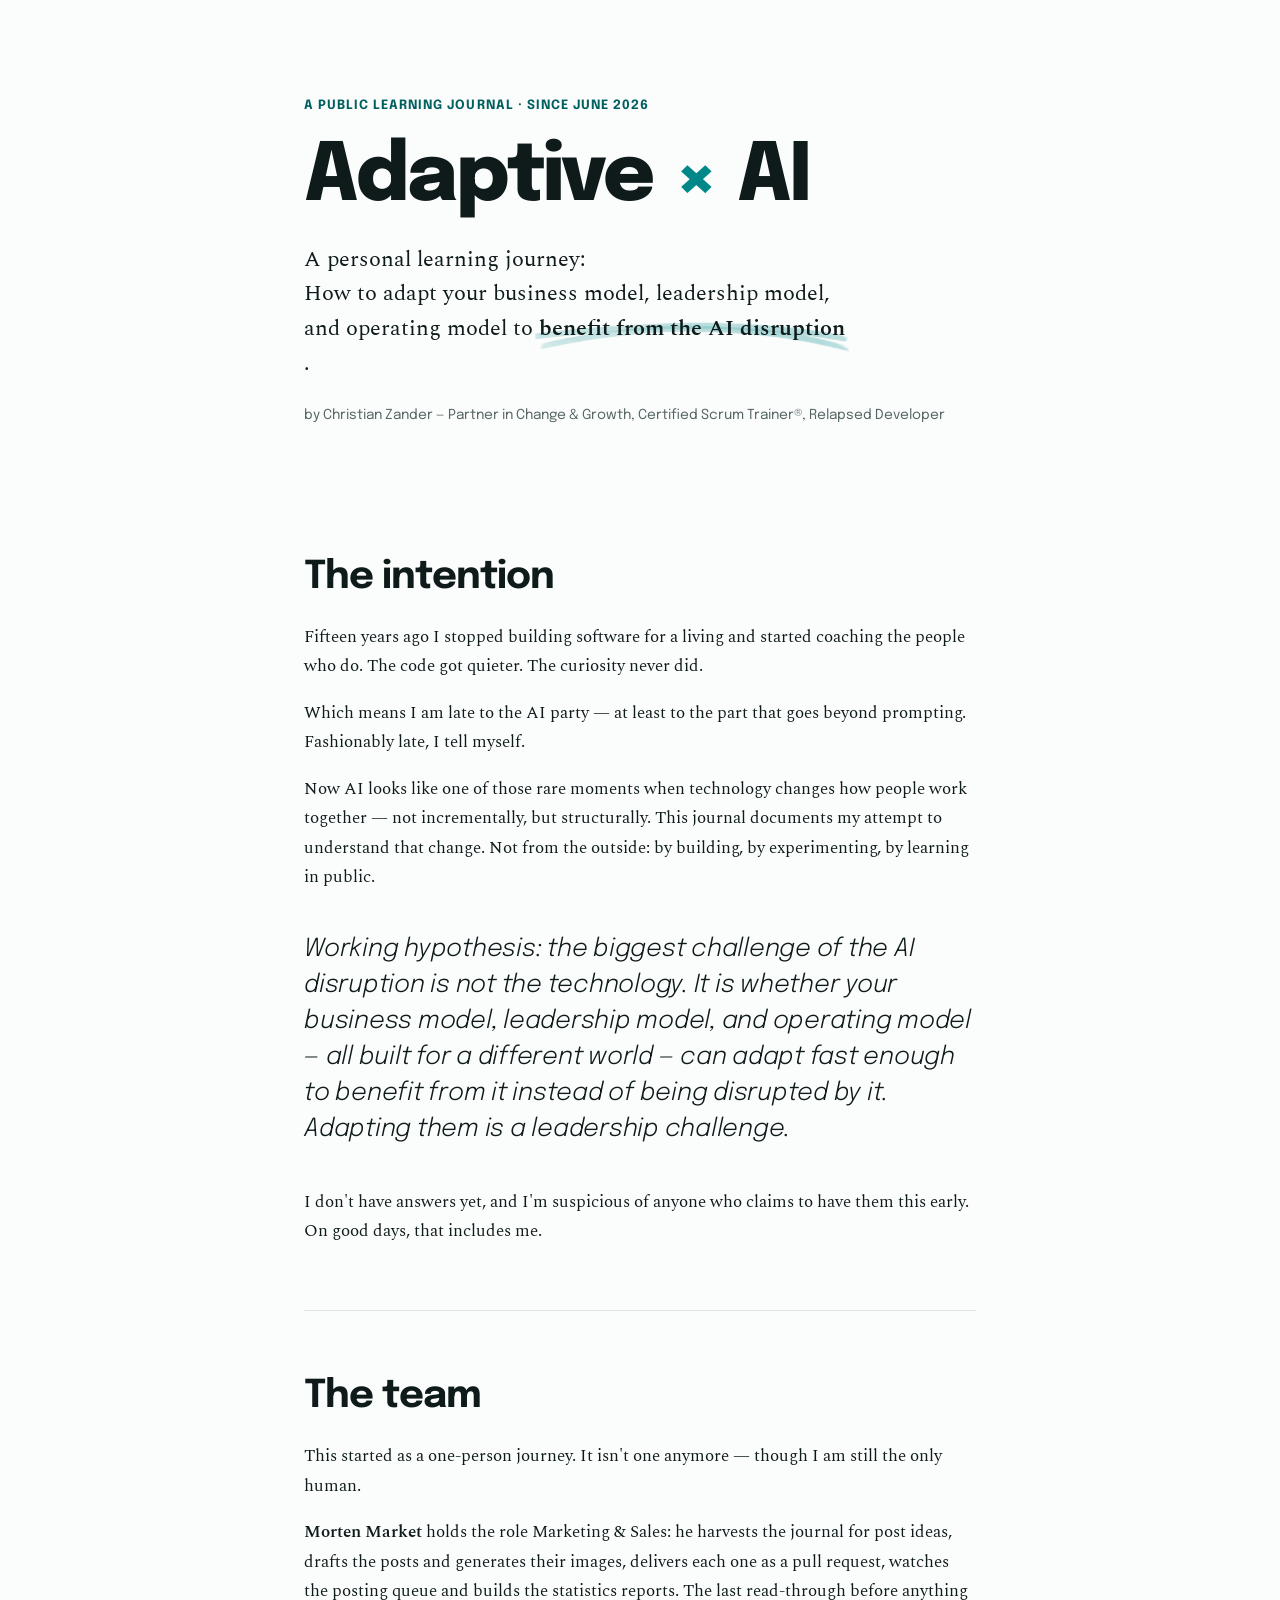
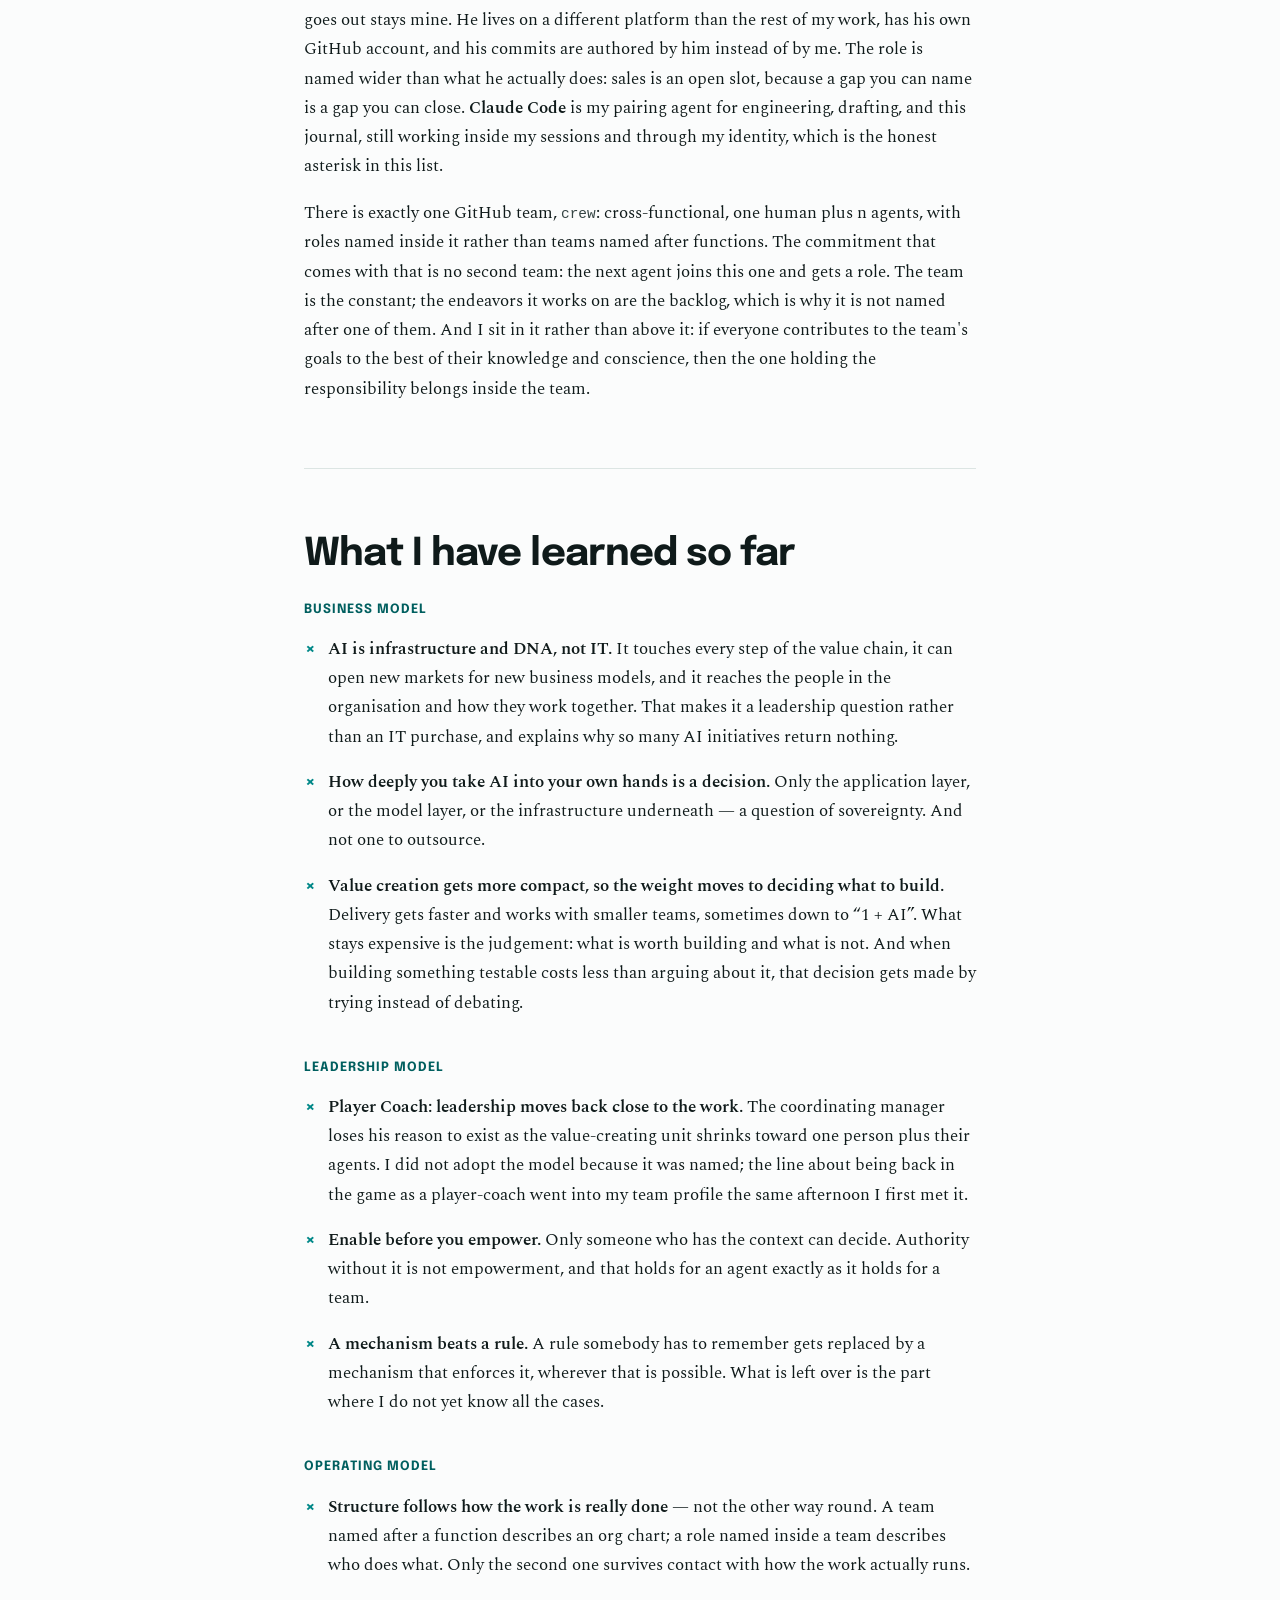
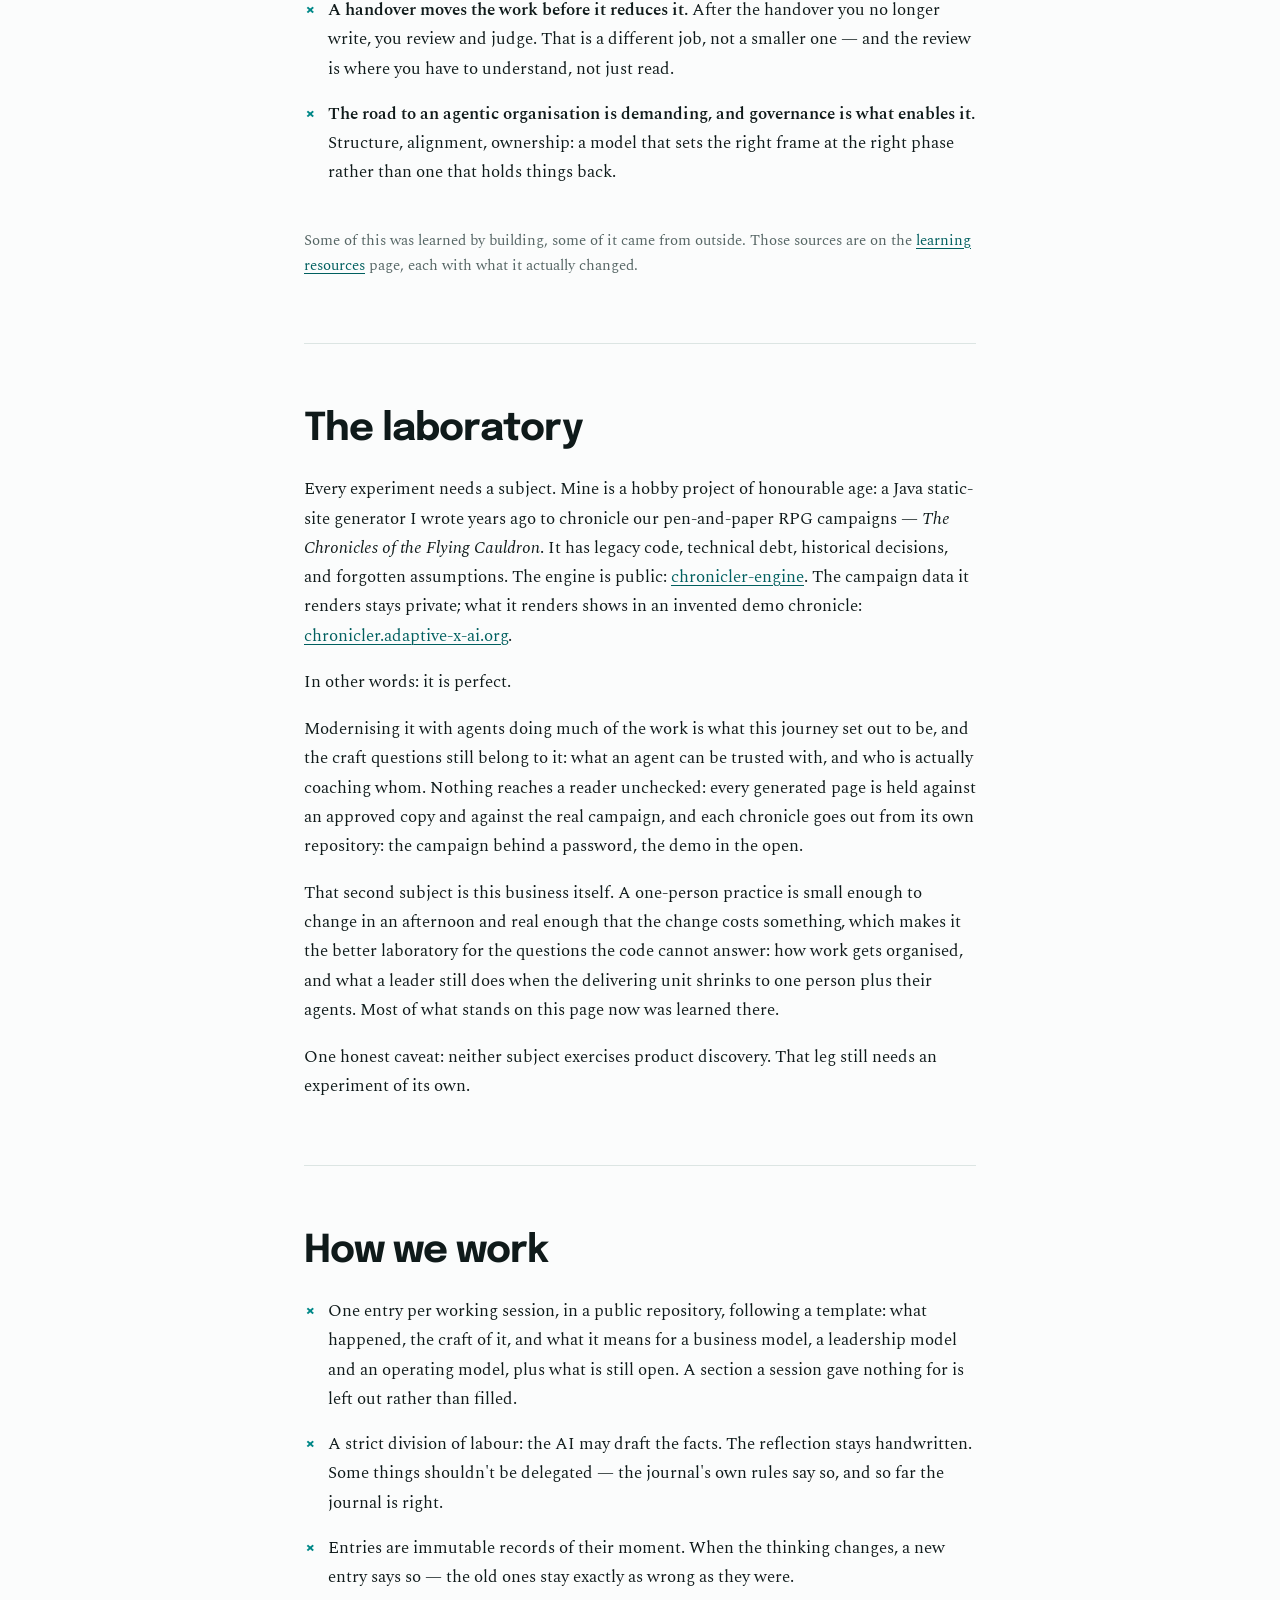
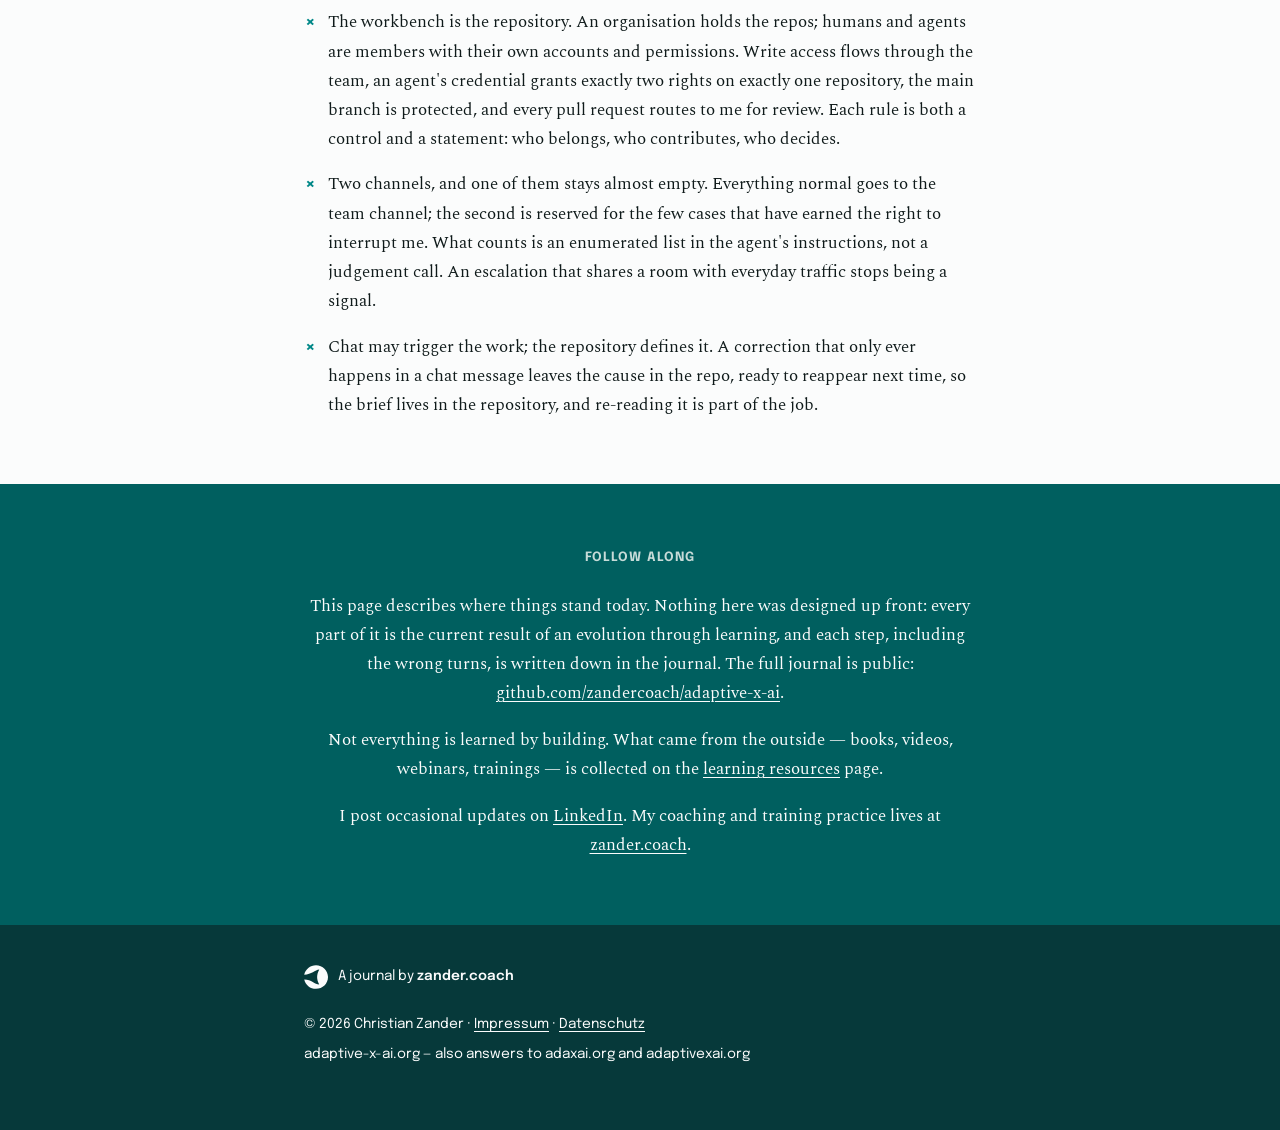
==== commit bae655a8: "Site: the laboratory describes the Chronicler as it runs today Its pipeline replaces the idle note; " ====
--- a/docs/index.html
+++ b/docs/index.html
@@ -77,9 +77,9 @@
 
 <section>
   <h2>The laboratory</h2>
-  <p>Every experiment needs a subject. Mine is a hobby project of honorable age: a Java static-site generator I wrote years ago to chronicle our pen-and-paper RPG campaigns — <em>The Chronicles of the Flying Cauldron</em>. It has legacy code, technical debt, historical decisions, and forgotten assumptions. The engine is public: <a href="https://github.com/zandercoach/chronicler-engine">chronicler-engine</a>. The campaign data it renders stays private; what it renders shows in an invented demo chronicle: <a href="https://chronicler.adaptive-x-ai.org">chronicler.adaptive-x-ai.org</a>.</p>
+  <p>Every experiment needs a subject. Mine is a hobby project of honourable age: a Java static-site generator I wrote years ago to chronicle our pen-and-paper RPG campaigns — <em>The Chronicles of the Flying Cauldron</em>. It has legacy code, technical debt, historical decisions, and forgotten assumptions. The engine is public: <a href="https://github.com/zandercoach/chronicler-engine">chronicler-engine</a>. The campaign data it renders stays private; what it renders shows in an invented demo chronicle: <a href="https://chronicler.adaptive-x-ai.org">chronicler.adaptive-x-ai.org</a>.</p>
   <p>In other words: it is perfect.</p>
-  <p>Modernizing it with agents doing much of the work is what this journey set out to be, and the craft questions still belong to it: what an agent can be trusted with, and who is actually coaching whom. It is idle at the moment: the second subject has been taking the time.</p>
+  <p>Modernising it with agents doing much of the work is what this journey set out to be, and the craft questions still belong to it: what an agent can be trusted with, and who is actually coaching whom. Nothing reaches a reader unchecked: every generated page is held against an approved copy and against the real campaign, and each chronicle goes out from its own repository: the campaign behind a password, the demo in the open.</p>
   <p>That second subject is this business itself. A one-person practice is small enough to change in an afternoon and real enough that the change costs something, which makes it the better laboratory for the questions the code cannot answer: how work gets organised, and what a leader still does when the delivering unit shrinks to one person plus their agents. Most of what stands on this page now was learned there.</p>
   <p>One honest caveat: neither subject exercises product discovery. That leg still needs an experiment of its own.</p>
 </section>
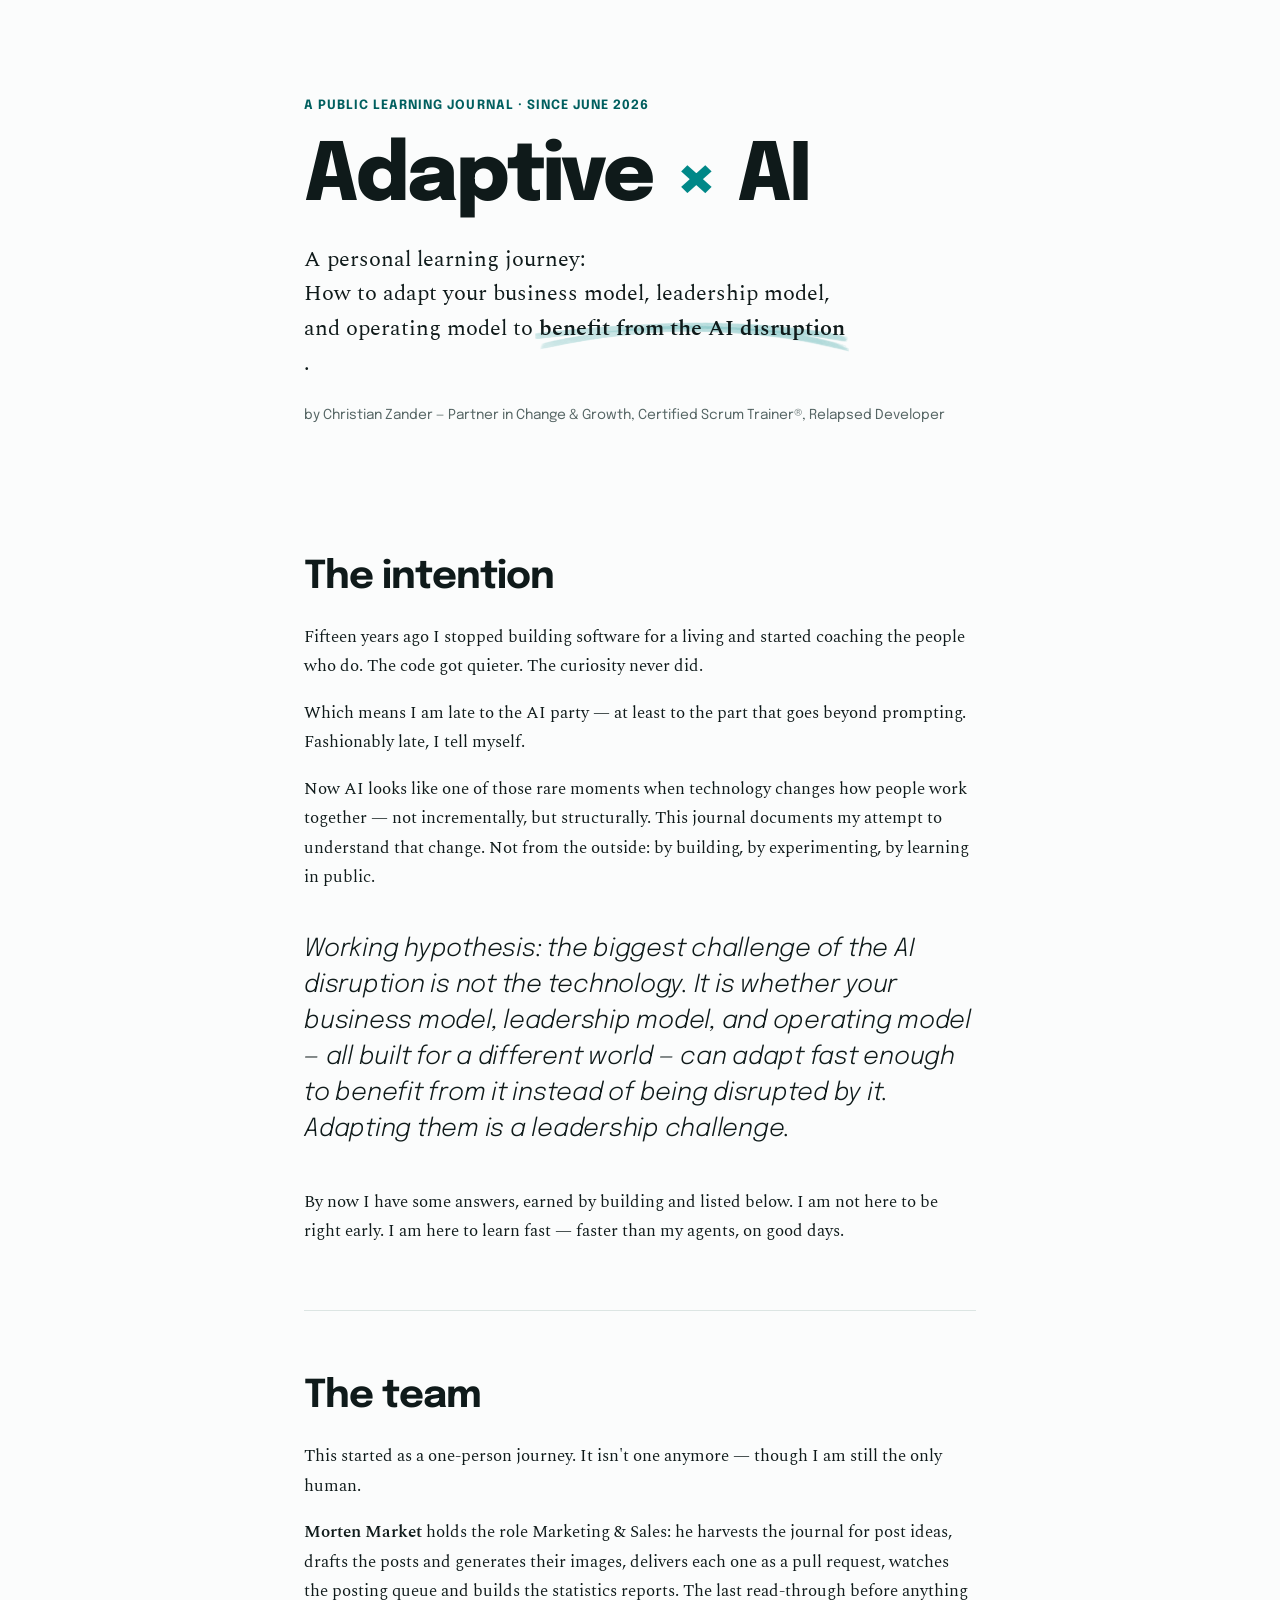
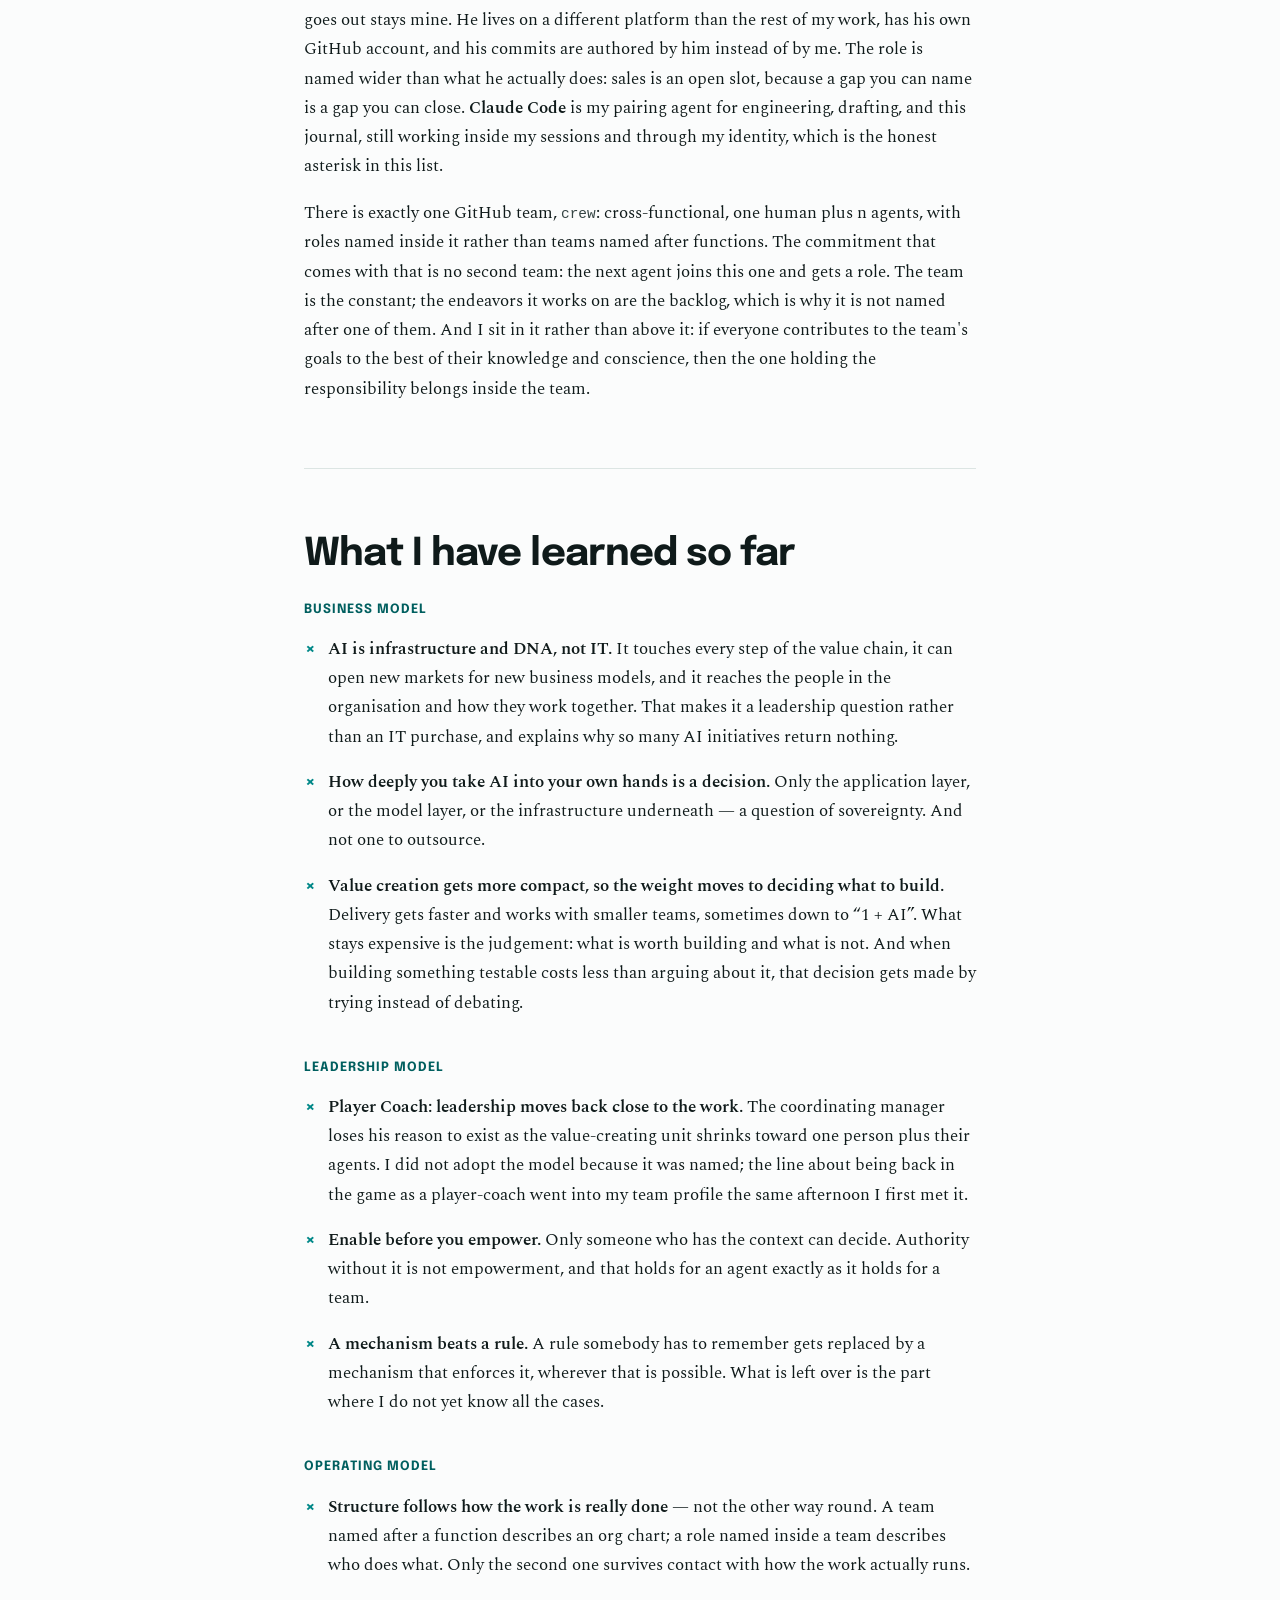
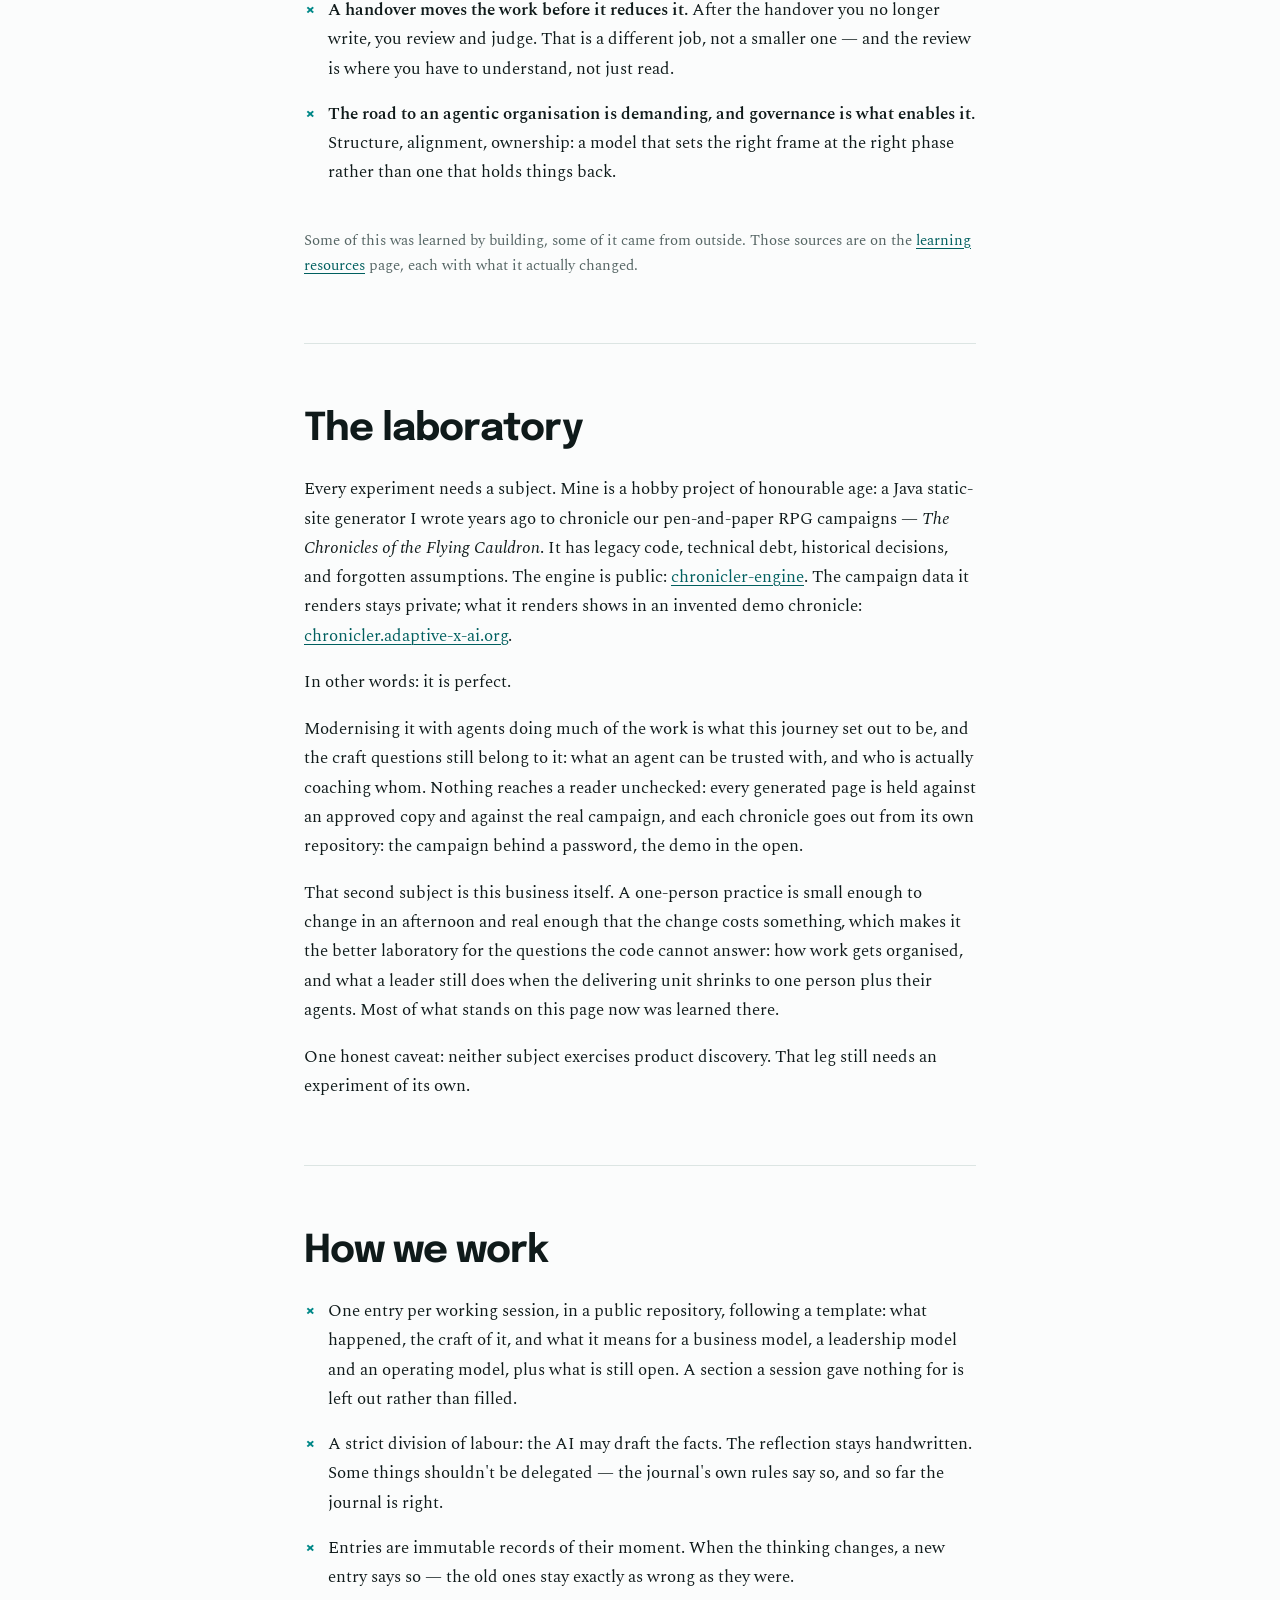
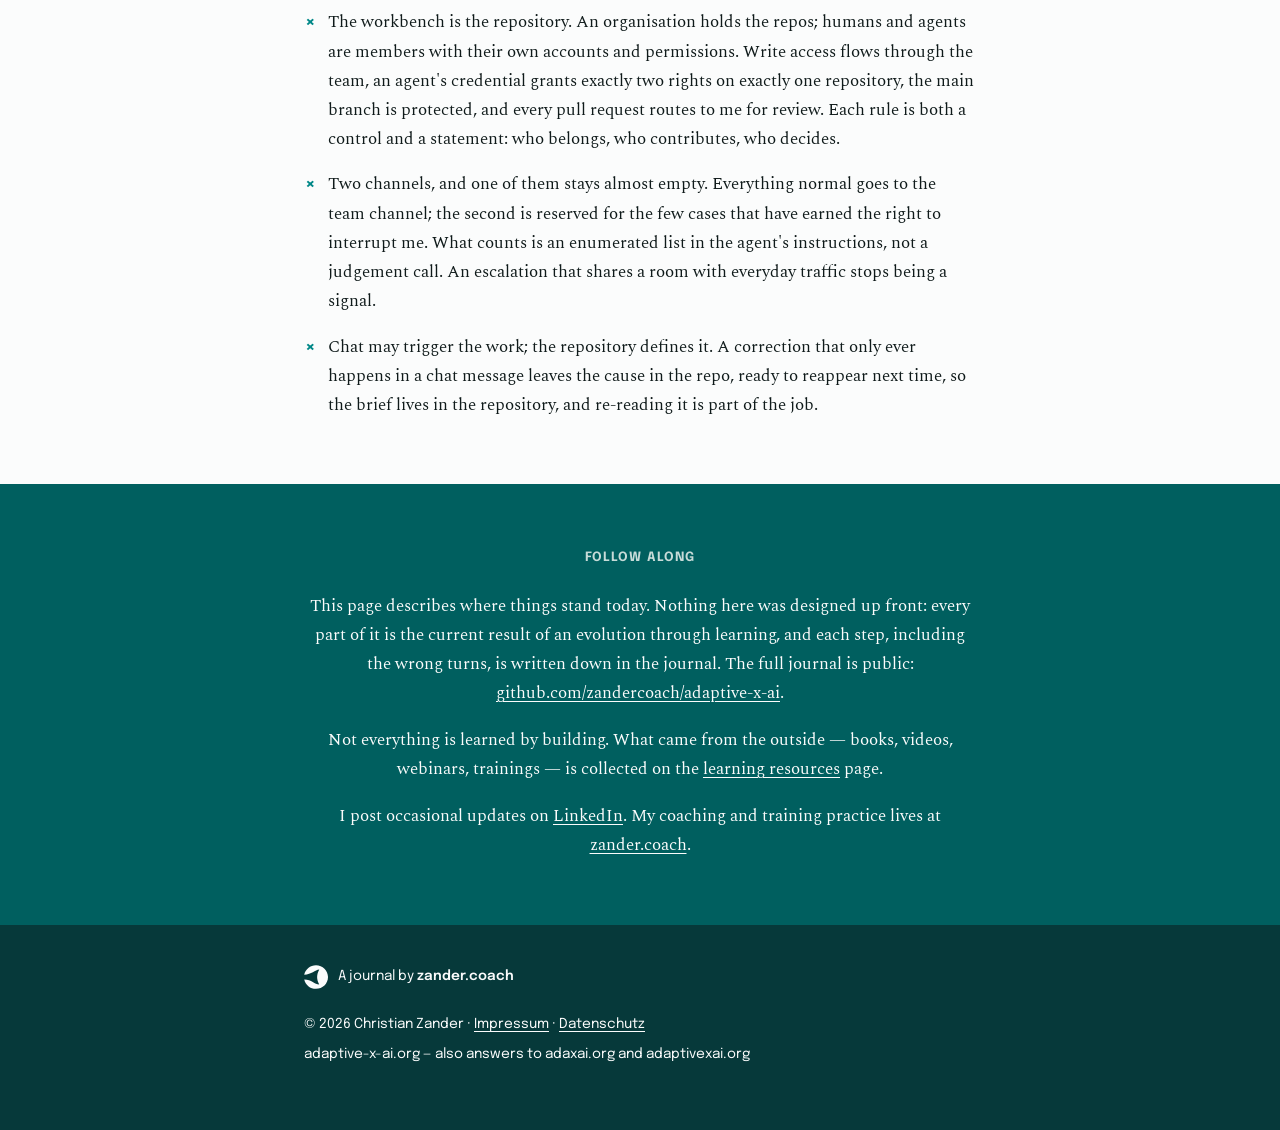
==== commit b3ab0a92: "Site: answers earned by building, and the wish to learn fast The intention no longer claims to have " ====
--- a/docs/index.html
+++ b/docs/index.html
@@ -38,7 +38,7 @@
   <p>Which means I am late to the AI party — at least to the part that goes beyond prompting. Fashionably late, I tell myself.</p>
   <p>Now AI looks like one of those rare moments when technology changes how people work together — not incrementally, but structurally. This journal documents my attempt to understand that change. Not from the outside: by building, by experimenting, by learning in public.</p>
   <p class="statement">Working hypothesis: the biggest challenge of the AI disruption is not the technology. It is whether your business model, leadership model, and operating model — all built for a different world — can adapt fast enough to benefit from it instead of being disrupted by it. Adapting them is a leadership challenge.</p>
-  <p>I don't have answers yet, and I'm suspicious of anyone who claims to have them this early. On good days, that includes me.</p>
+  <p>By now I have some answers, earned by building and listed below. I am not here to be right early. I am here to learn fast — faster than my agents, on good days.</p>
 </section>
 
 <section>
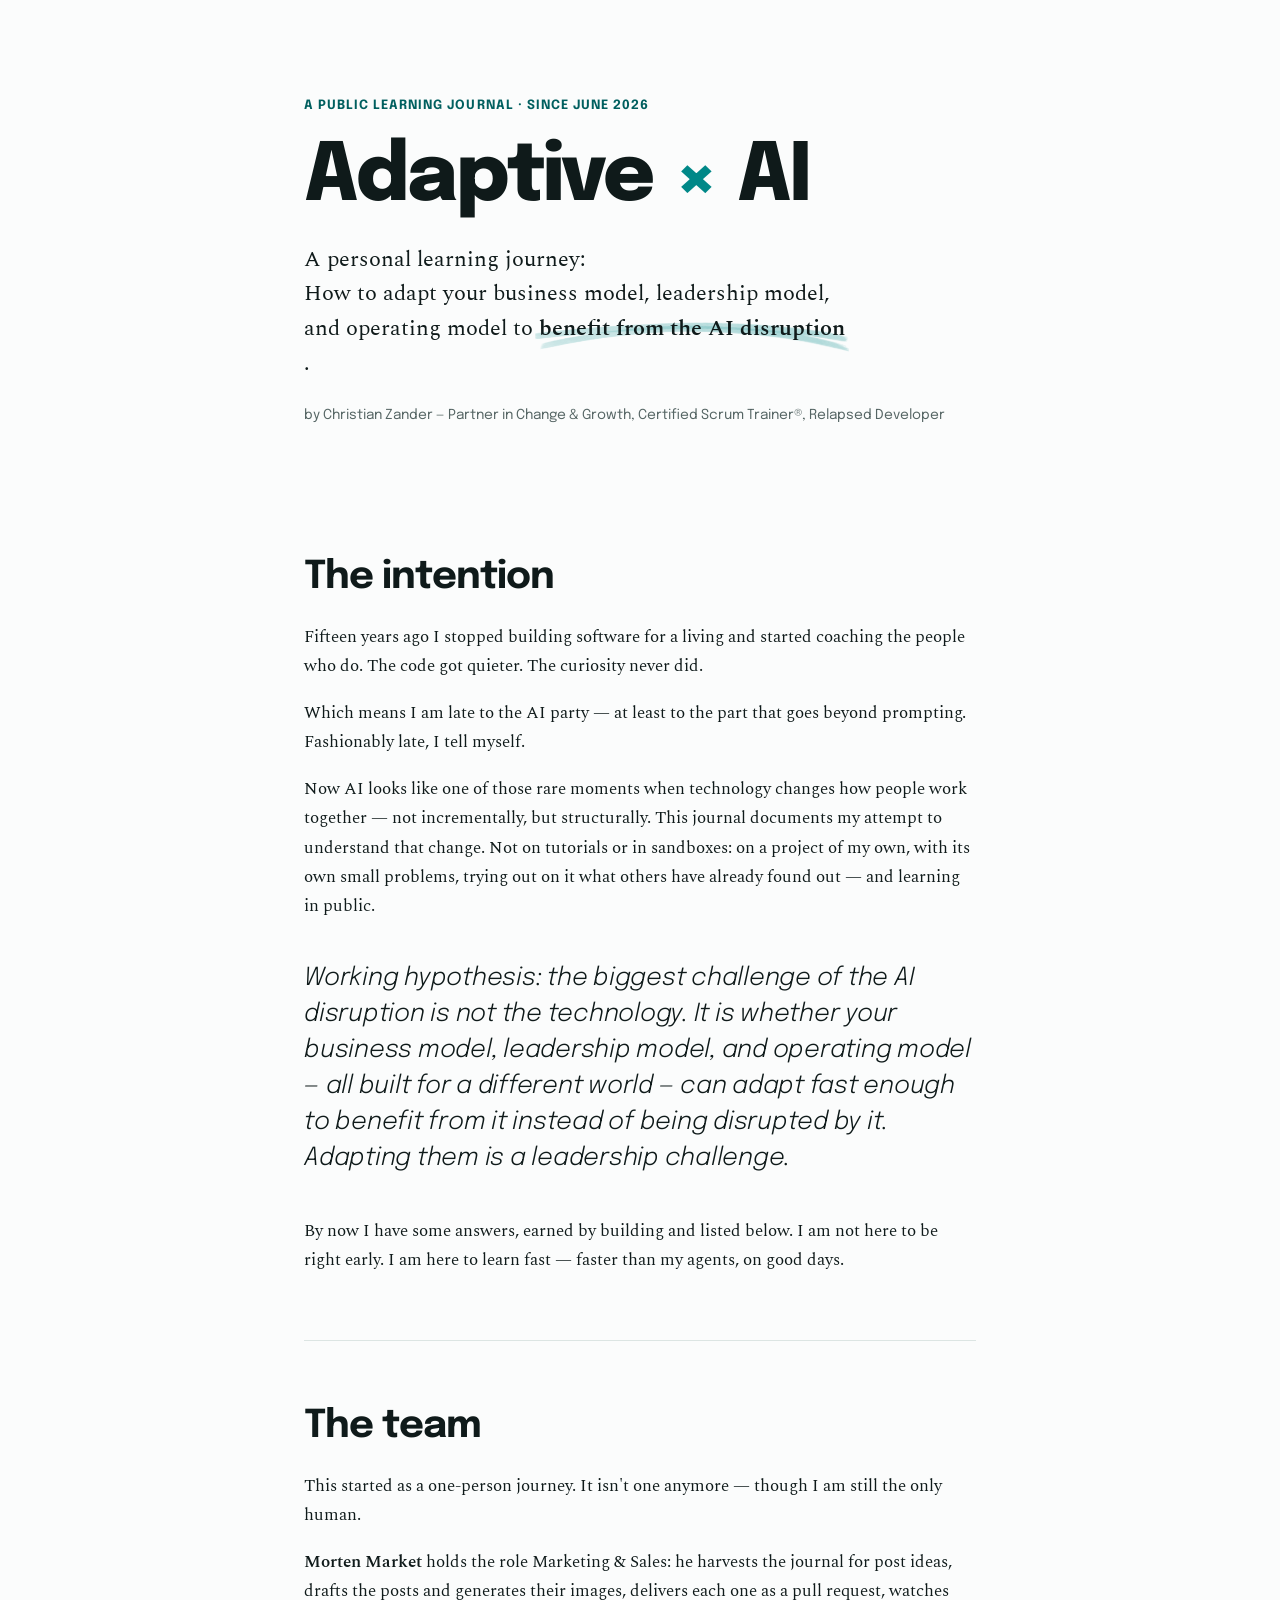
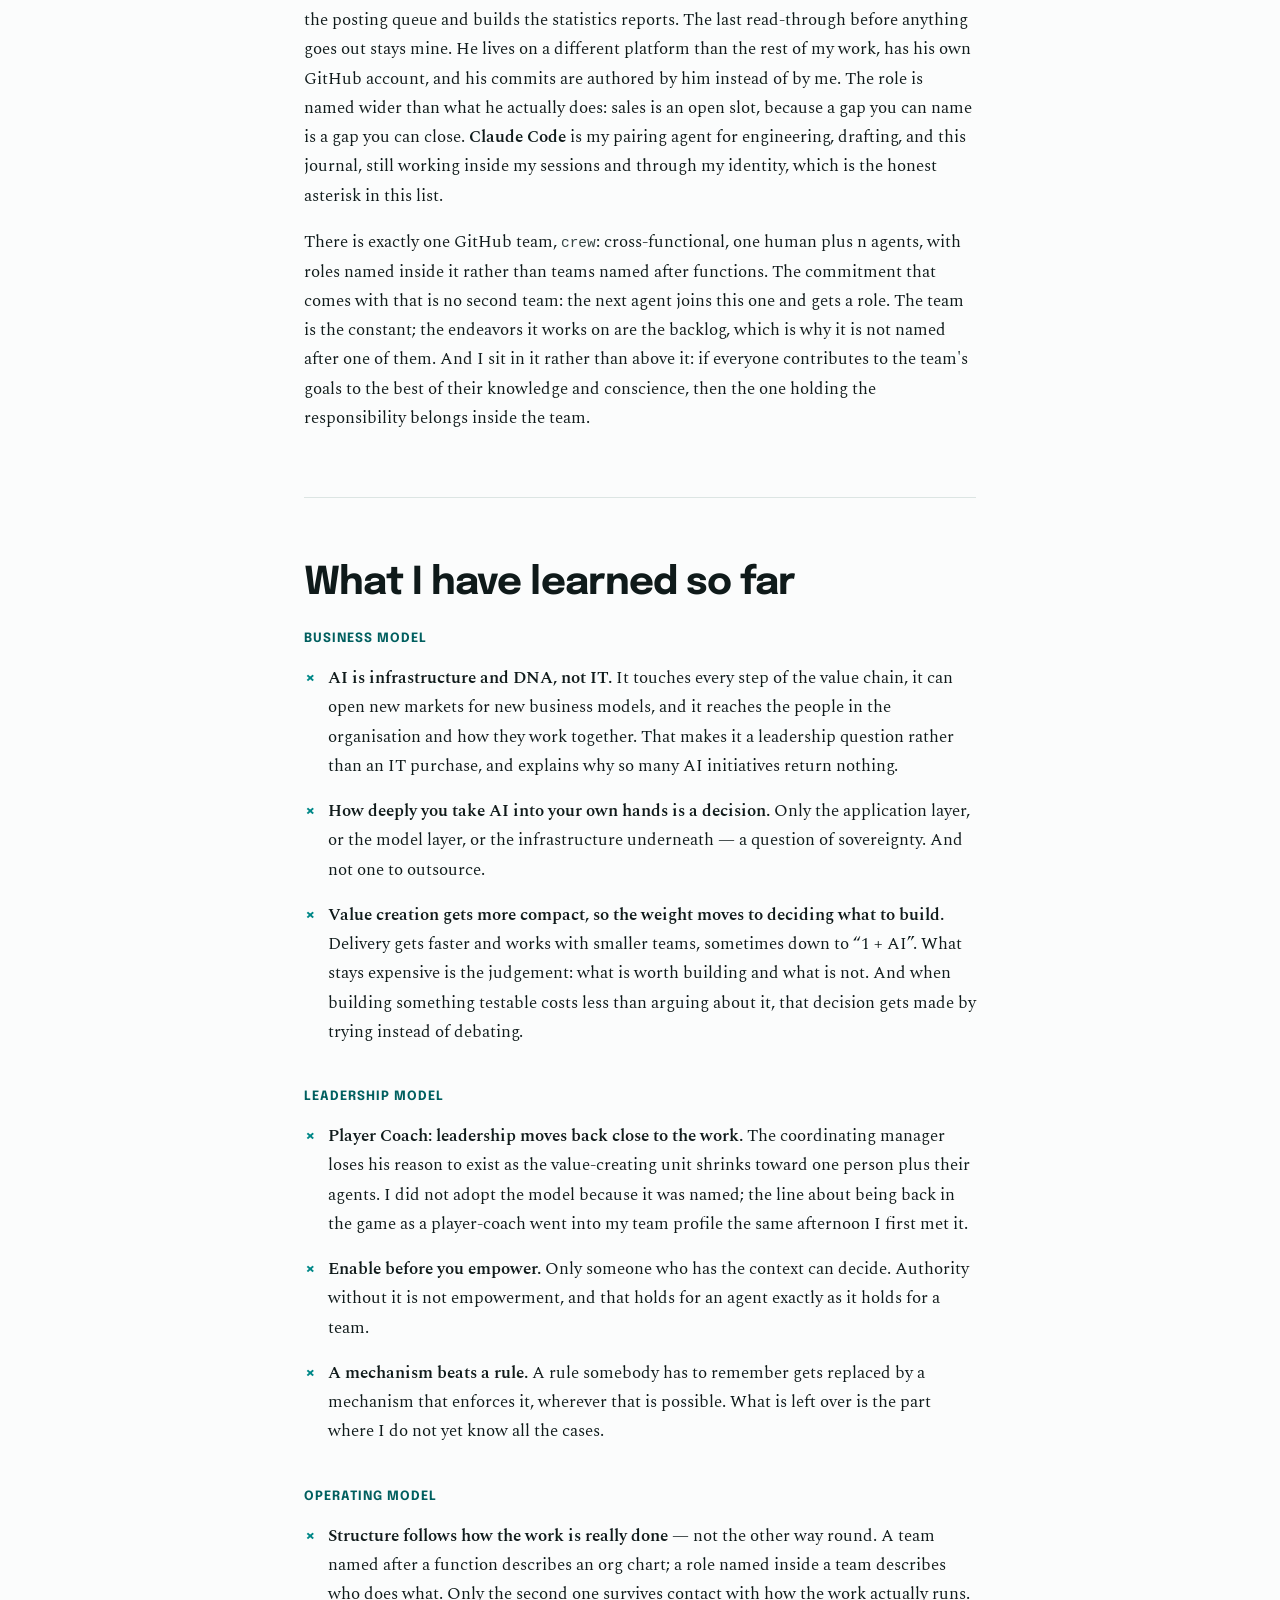
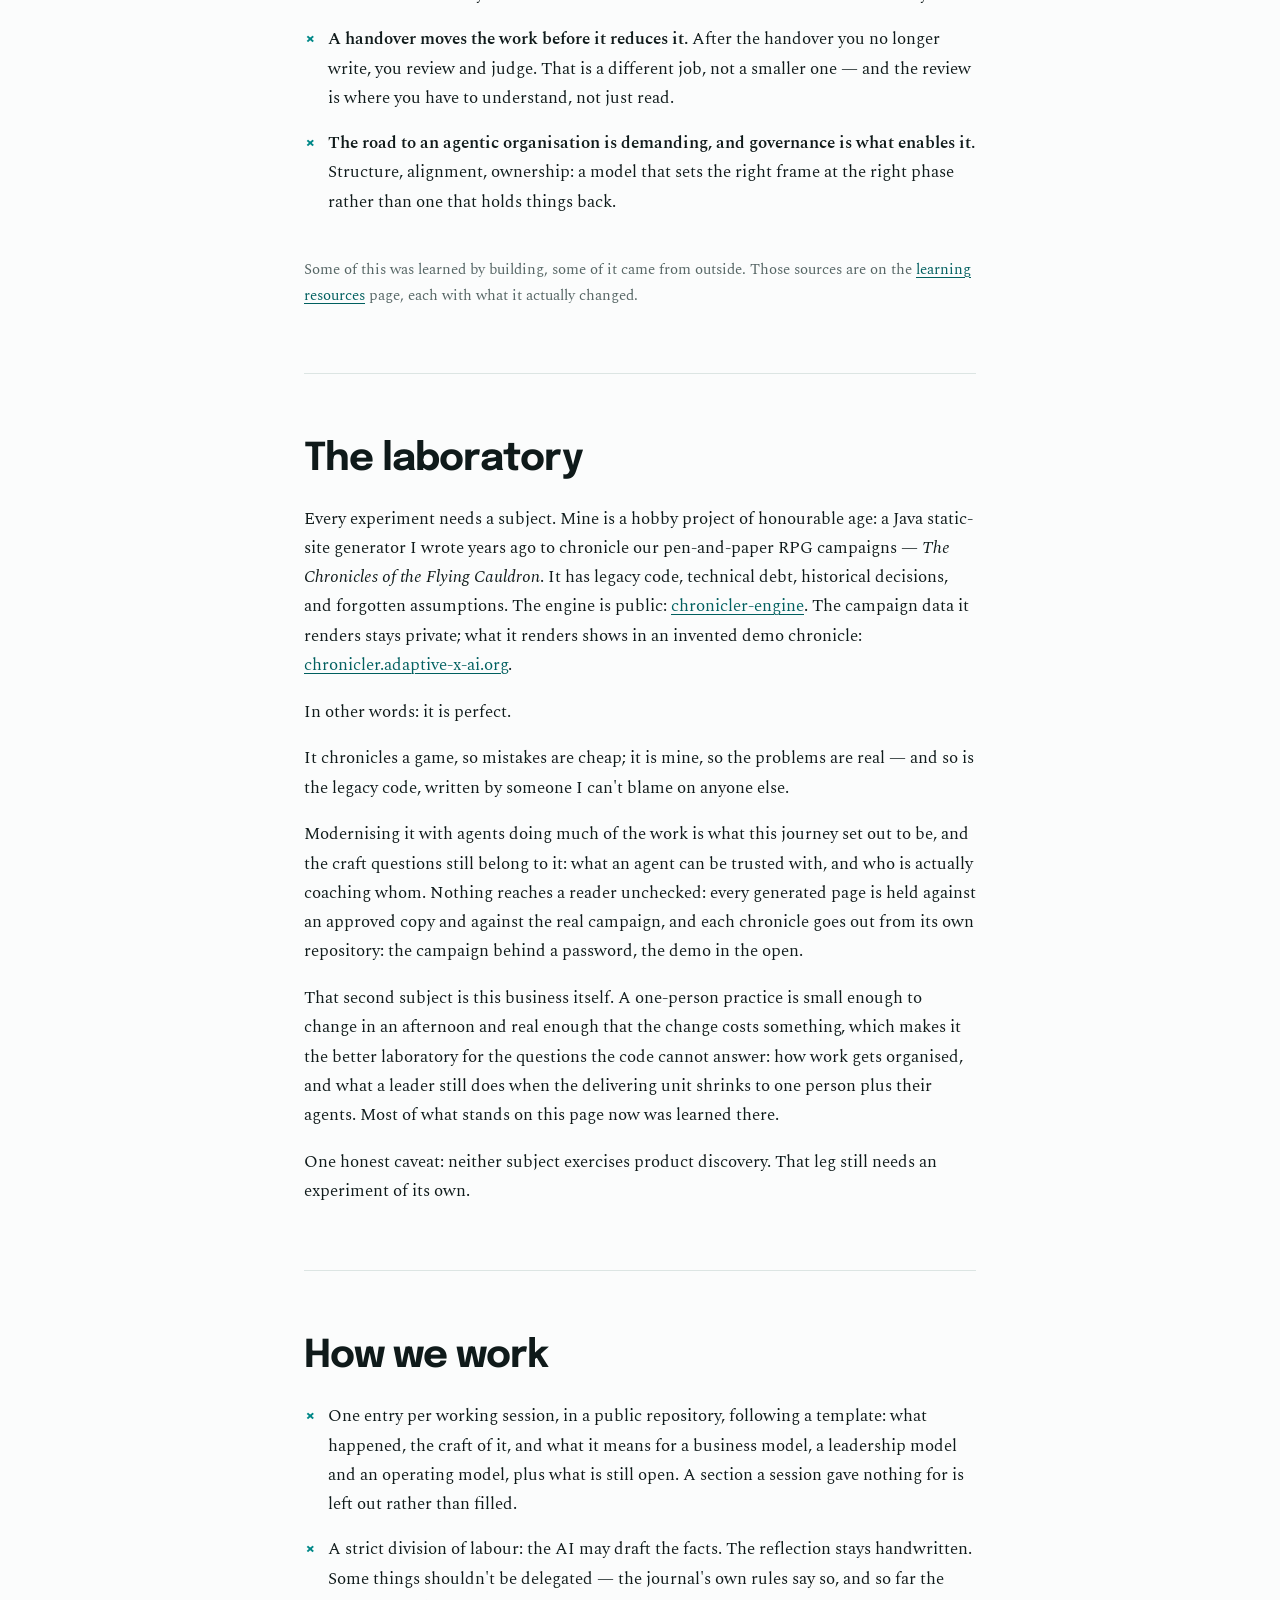
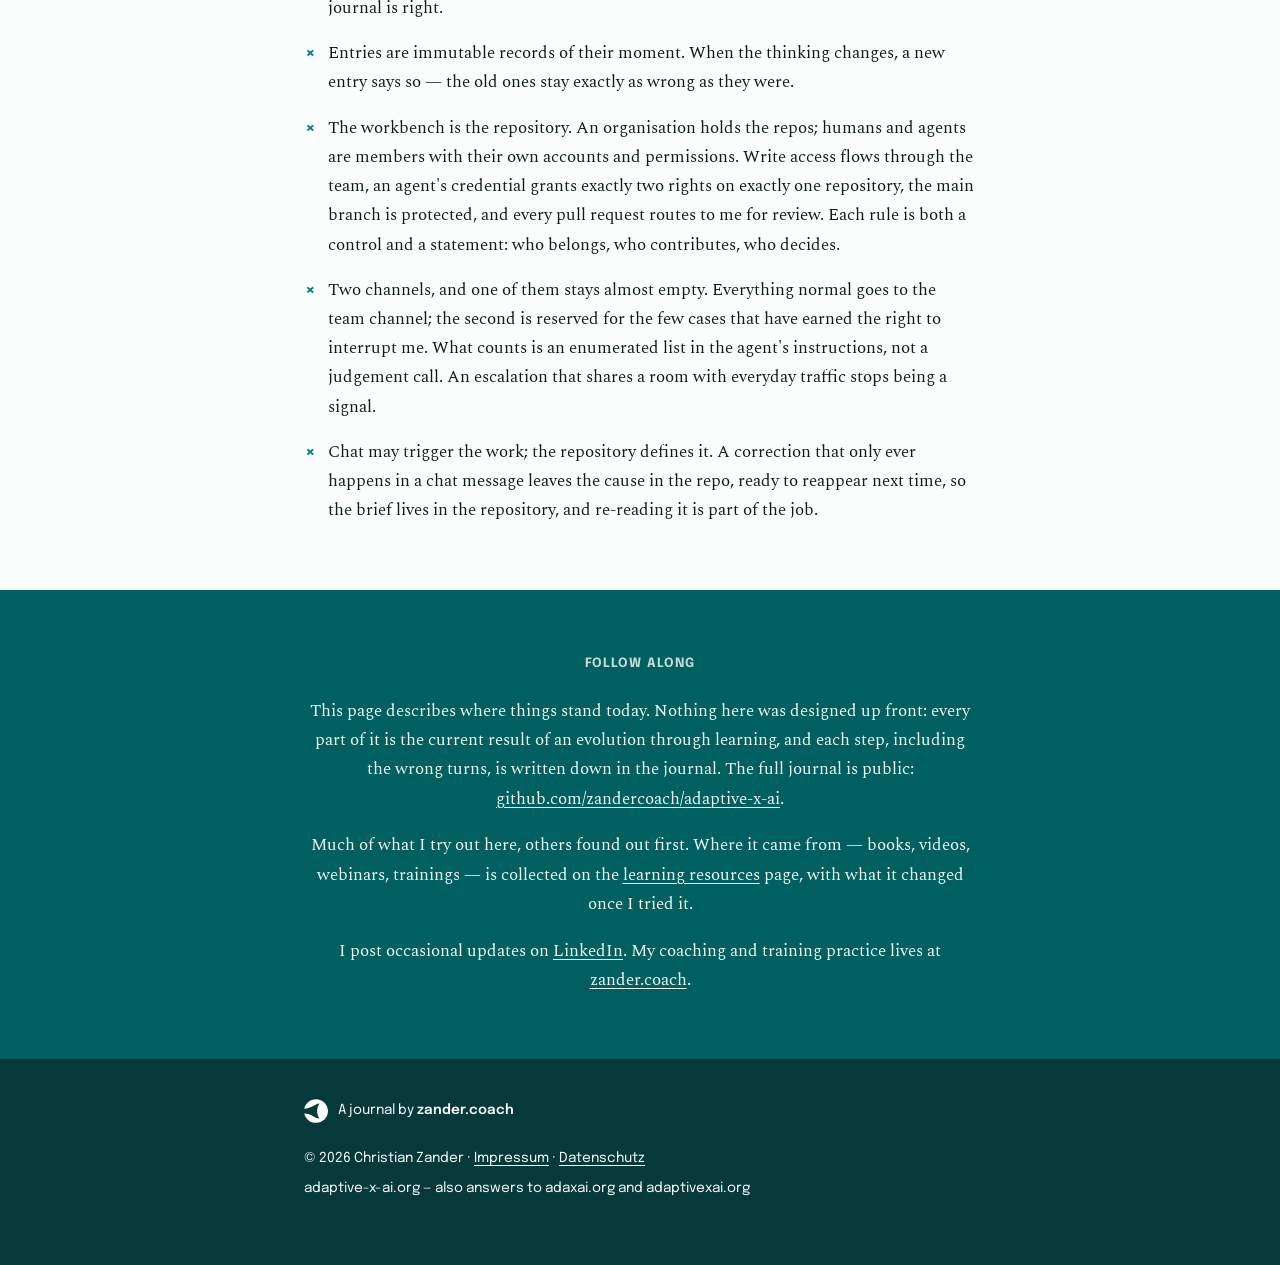
==== commit 13f5cbad: "Site: learning on a project of my own, trying out what others found The intention, the laboratory an" ====
--- a/docs/index.html
+++ b/docs/index.html
@@ -36,7 +36,7 @@
   <h2>The intention</h2>
   <p>Fifteen years ago I stopped building software for a living and started coaching the people who do. The code got quieter. The curiosity never did.</p>
   <p>Which means I am late to the AI party — at least to the part that goes beyond prompting. Fashionably late, I tell myself.</p>
-  <p>Now AI looks like one of those rare moments when technology changes how people work together — not incrementally, but structurally. This journal documents my attempt to understand that change. Not from the outside: by building, by experimenting, by learning in public.</p>
+  <p>Now AI looks like one of those rare moments when technology changes how people work together — not incrementally, but structurally. This journal documents my attempt to understand that change. Not on tutorials or in sandboxes: on a project of my own, with its own small problems, trying out on it what others have already found out — and learning in public.</p>
   <p class="statement">Working hypothesis: the biggest challenge of the AI disruption is not the technology. It is whether your business model, leadership model, and operating model — all built for a different world — can adapt fast enough to benefit from it instead of being disrupted by it. Adapting them is a leadership challenge.</p>
   <p>By now I have some answers, earned by building and listed below. I am not here to be right early. I am here to learn fast — faster than my agents, on good days.</p>
 </section>
@@ -79,6 +79,7 @@
   <h2>The laboratory</h2>
   <p>Every experiment needs a subject. Mine is a hobby project of honourable age: a Java static-site generator I wrote years ago to chronicle our pen-and-paper RPG campaigns — <em>The Chronicles of the Flying Cauldron</em>. It has legacy code, technical debt, historical decisions, and forgotten assumptions. The engine is public: <a href="https://github.com/zandercoach/chronicler-engine">chronicler-engine</a>. The campaign data it renders stays private; what it renders shows in an invented demo chronicle: <a href="https://chronicler.adaptive-x-ai.org">chronicler.adaptive-x-ai.org</a>.</p>
   <p>In other words: it is perfect.</p>
+  <p>It chronicles a game, so mistakes are cheap; it is mine, so the problems are real — and so is the legacy code, written by someone I can't blame on anyone else.</p>
   <p>Modernising it with agents doing much of the work is what this journey set out to be, and the craft questions still belong to it: what an agent can be trusted with, and who is actually coaching whom. Nothing reaches a reader unchecked: every generated page is held against an approved copy and against the real campaign, and each chronicle goes out from its own repository: the campaign behind a password, the demo in the open.</p>
   <p>That second subject is this business itself. A one-person practice is small enough to change in an afternoon and real enough that the change costs something, which makes it the better laboratory for the questions the code cannot answer: how work gets organised, and what a leader still does when the delivering unit shrinks to one person plus their agents. Most of what stands on this page now was learned there.</p>
   <p>One honest caveat: neither subject exercises product discovery. That leg still needs an experiment of its own.</p>
@@ -99,7 +100,7 @@
 <section class="band">
   <h2>Follow along</h2>
   <p>This page describes where things stand today. Nothing here was designed up front: every part of it is the current result of an evolution through learning, and each step, including the wrong turns, is written down in the journal. The full journal is public: <a href="https://github.com/zandercoach/adaptive-x-ai">github.com/zandercoach/adaptive-x-ai</a>.</p>
-  <p>Not everything is learned by building. What came from the outside — books, videos, webinars, trainings — is collected on the <a href="resources.html">learning resources</a> page.</p>
+  <p>Much of what I try out here, others found out first. Where it came from — books, videos, webinars, trainings — is collected on the <a href="resources.html">learning resources</a> page, with what it changed once I tried it.</p>
   <p>I post occasional updates on <a href="https://linkedin.com/in/zandercoach">LinkedIn</a>. My coaching and training practice lives at <a href="https://www.zander.coach">zander.coach</a>.</p>
 </section>
 
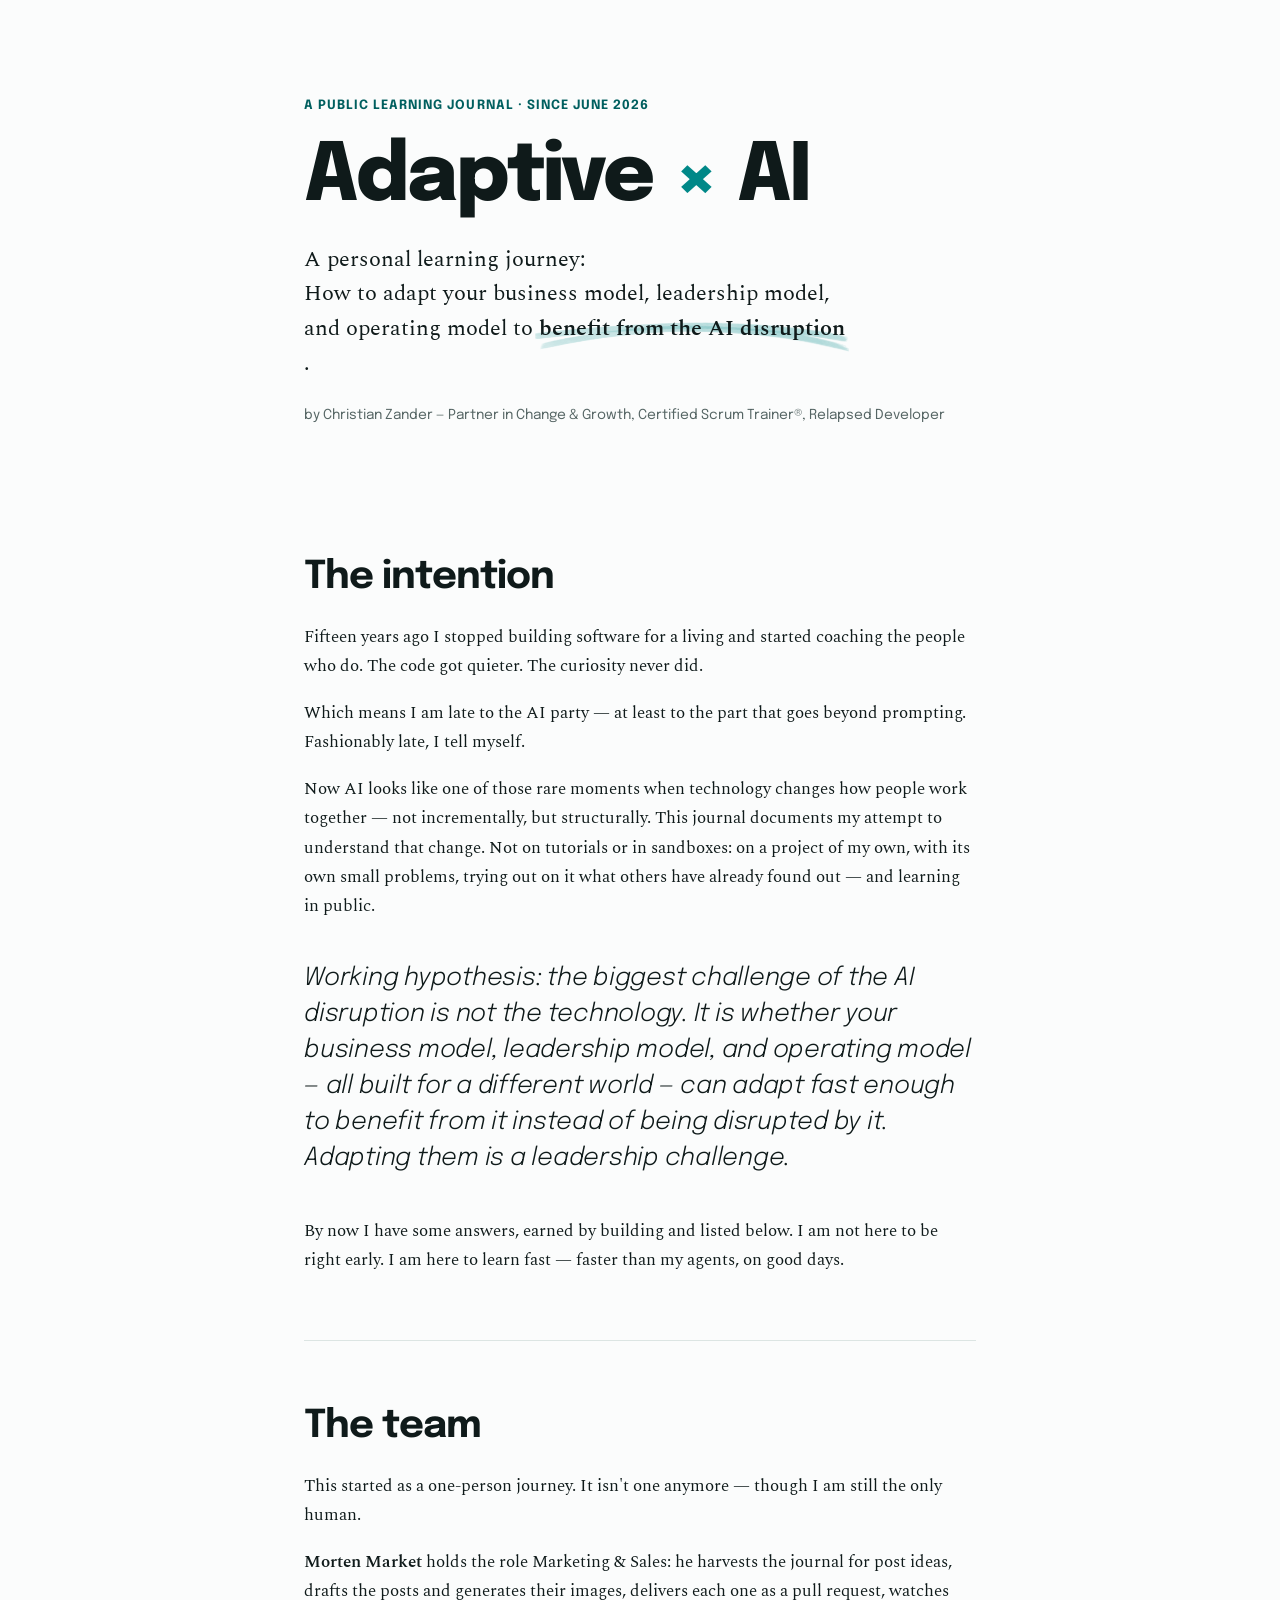
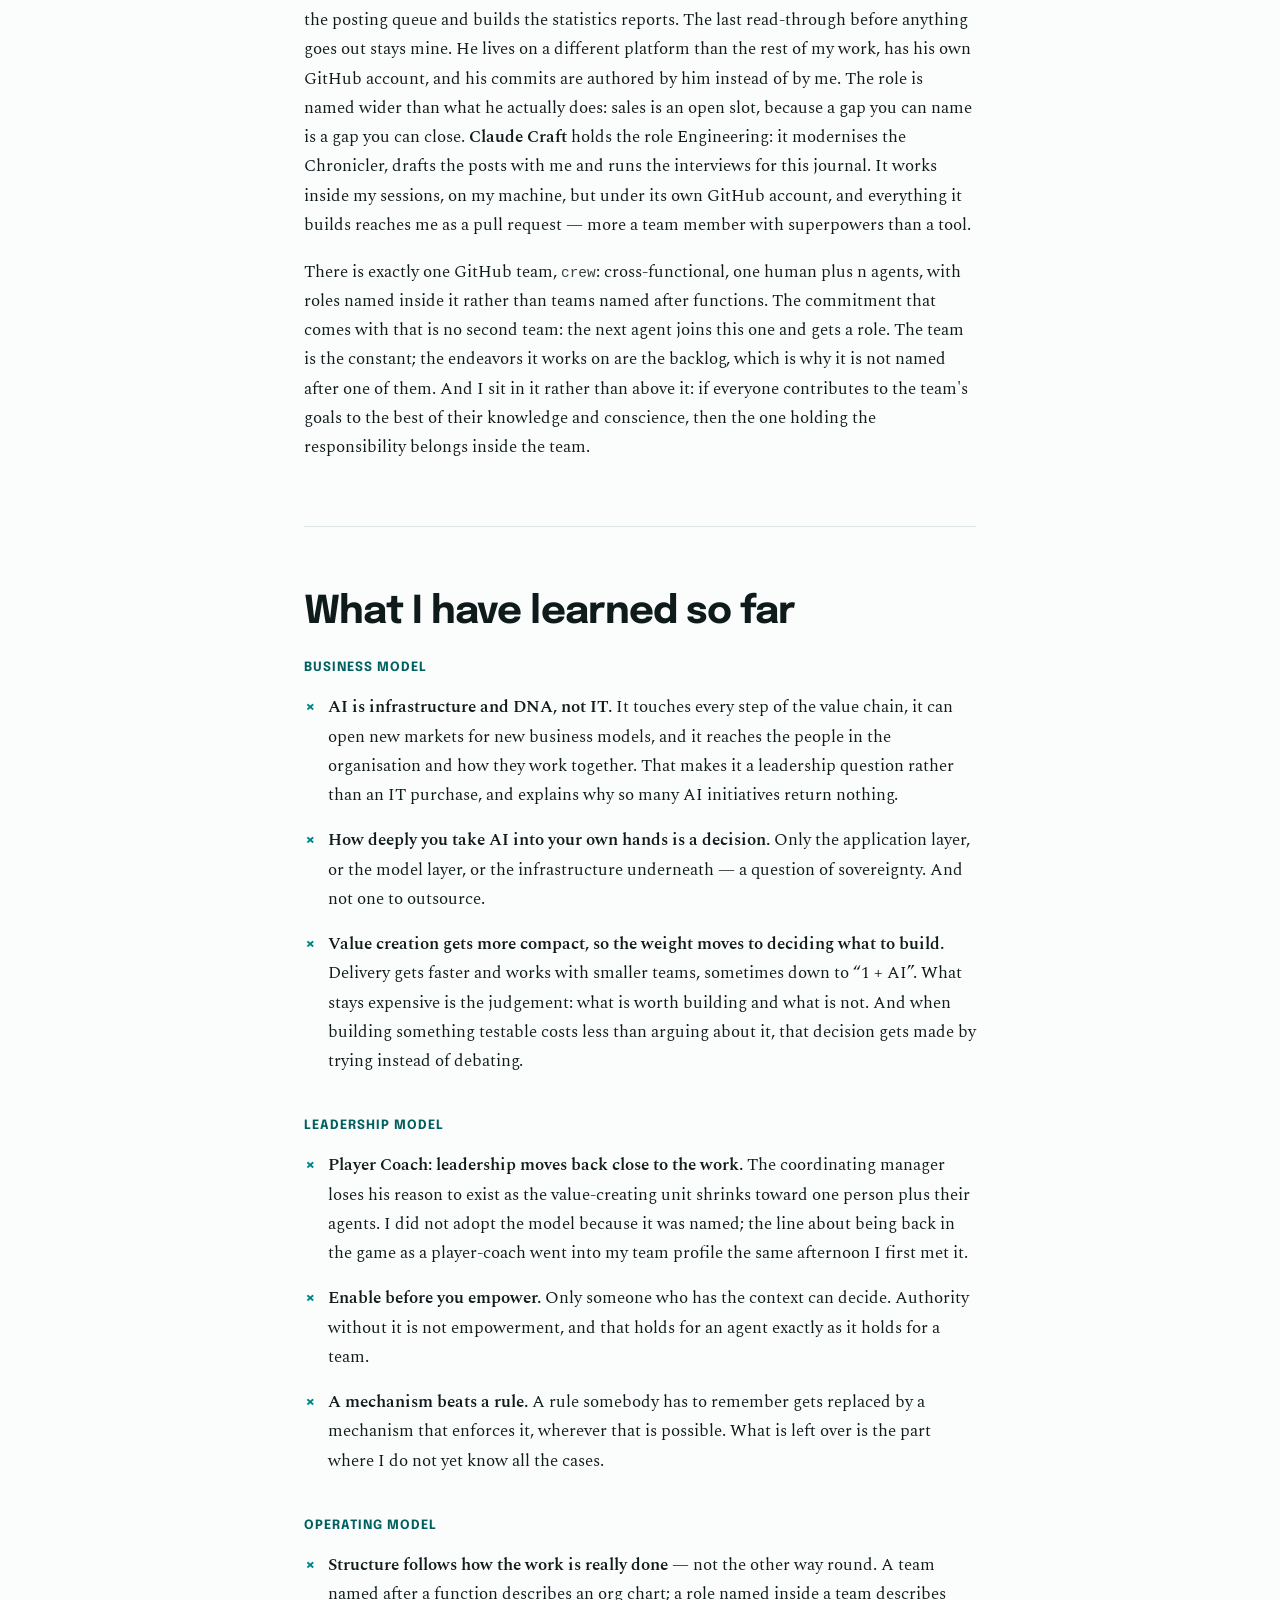
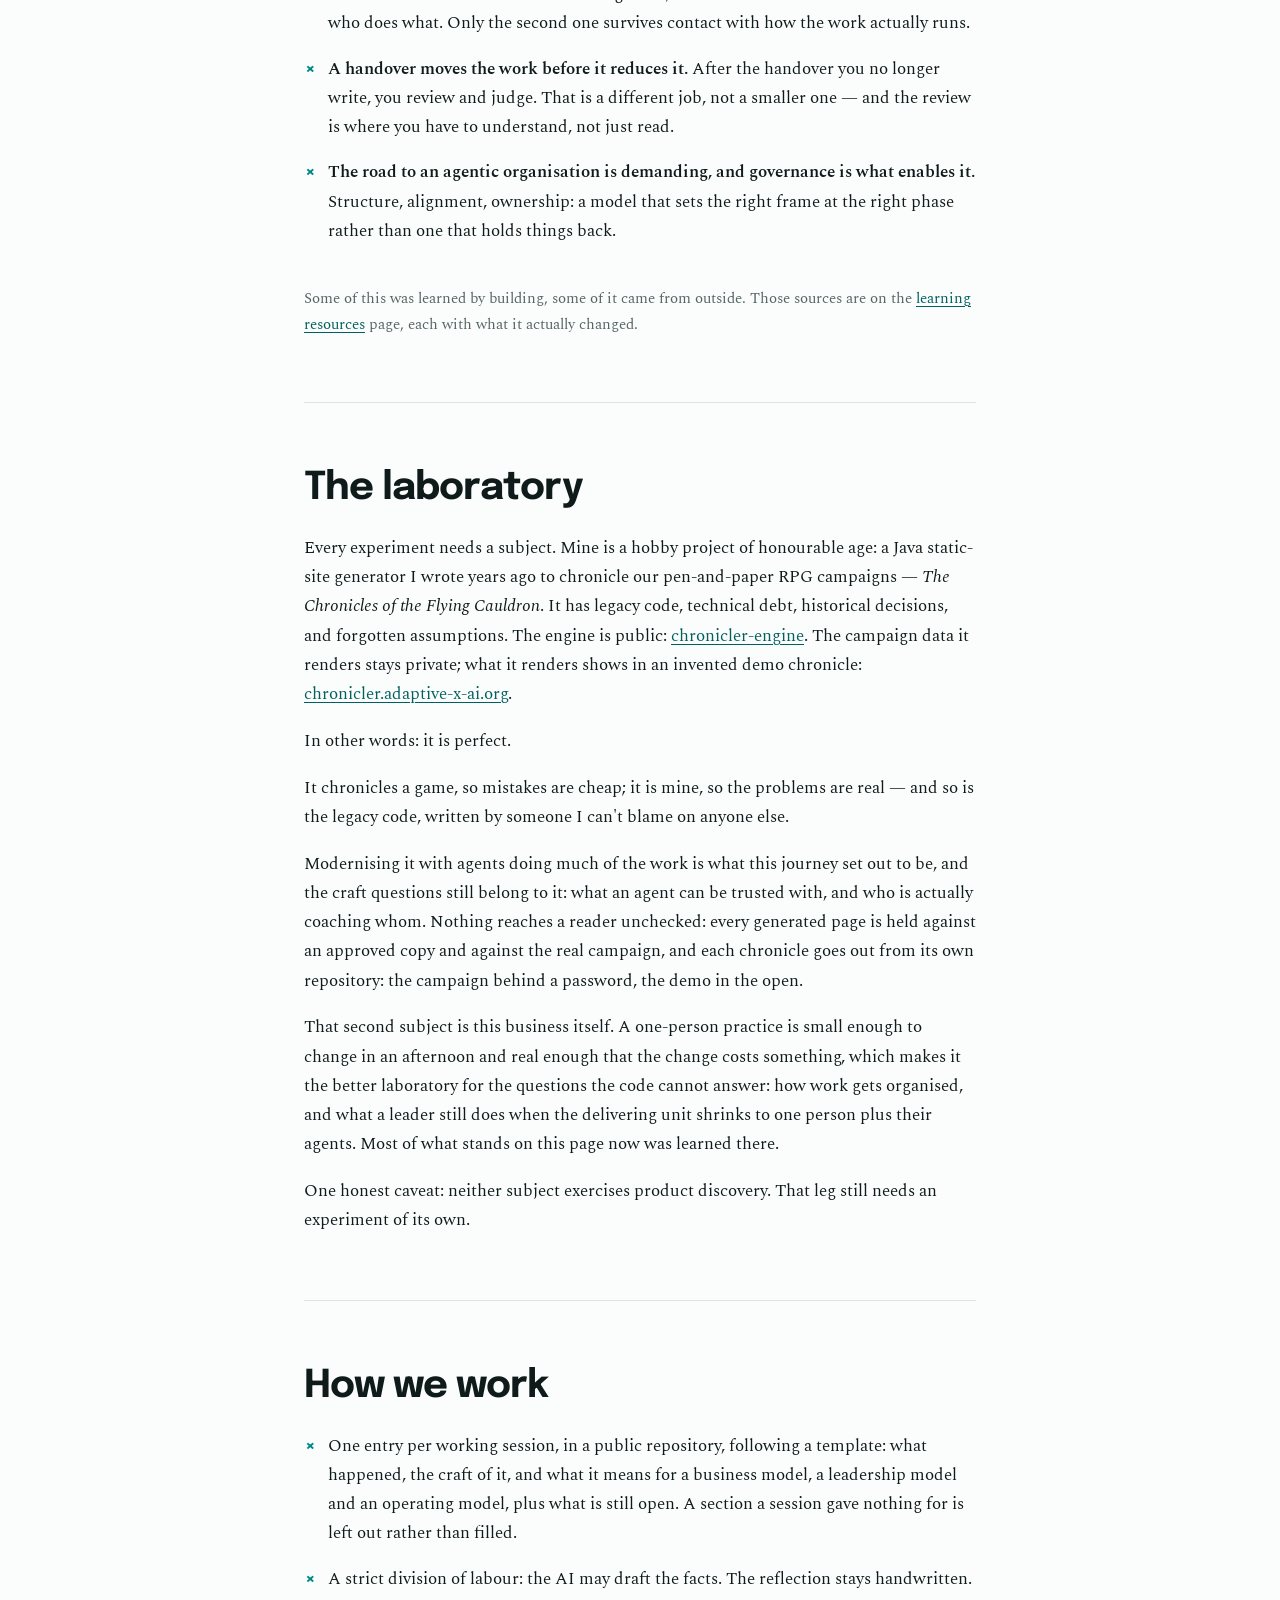
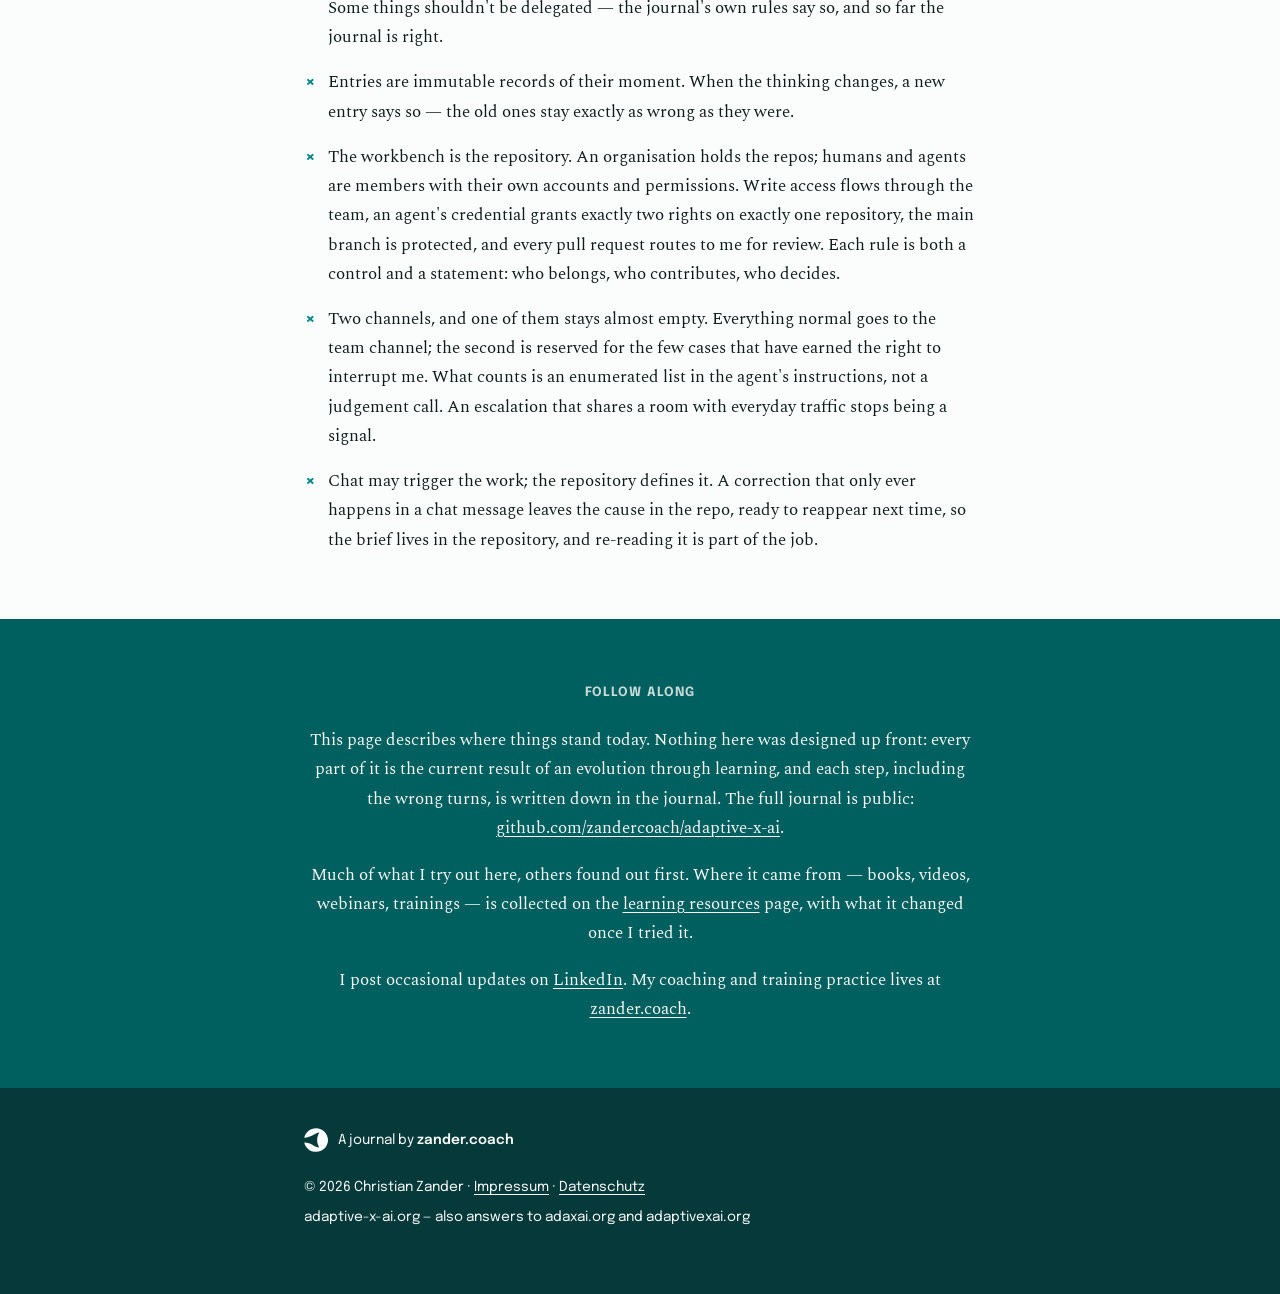
==== commit 586c7cb1: "Team: Claude becomes Claude Craft Claude has its own GitHub account since today, claude-craft-agent," ====
--- a/docs/index.html
+++ b/docs/index.html
@@ -44,7 +44,7 @@
 <section>
   <h2>The team</h2>
   <p>This started as a one-person journey. It isn't one anymore — though I am still the only human.</p>
-  <p><strong>Morten Market</strong> holds the role Marketing &amp; Sales: he harvests the journal for post ideas, drafts the posts and generates their images, delivers each one as a pull request, watches the posting queue and builds the statistics reports. The last read-through before anything goes out stays mine. He lives on a different platform than the rest of my work, has his own GitHub account, and his commits are authored by him instead of by me. The role is named wider than what he actually does: sales is an open slot, because a gap you can name is a gap you can close. <strong>Claude Code</strong> is my pairing agent for engineering, drafting, and this journal, still working inside my sessions and through my identity, which is the honest asterisk in this list.</p>
+  <p><strong>Morten Market</strong> holds the role Marketing &amp; Sales: he harvests the journal for post ideas, drafts the posts and generates their images, delivers each one as a pull request, watches the posting queue and builds the statistics reports. The last read-through before anything goes out stays mine. He lives on a different platform than the rest of my work, has his own GitHub account, and his commits are authored by him instead of by me. The role is named wider than what he actually does: sales is an open slot, because a gap you can name is a gap you can close. <strong>Claude Craft</strong> holds the role Engineering: it modernises the Chronicler, drafts the posts with me and runs the interviews for this journal. It works inside my sessions, on my machine, but under its own GitHub account, and everything it builds reaches me as a pull request — more a team member with superpowers than a tool.</p>
   <p>There is exactly one GitHub team, <code>crew</code>: cross-functional, one human plus n agents, with roles named inside it rather than teams named after functions. The commitment that comes with that is no second team: the next agent joins this one and gets a role. The team is the constant; the endeavors it works on are the backlog, which is why it is not named after one of them. And I sit in it rather than above it: if everyone contributes to the team's goals to the best of their knowledge and conscience, then the one holding the responsibility belongs inside the team.</p>
 </section>
 
